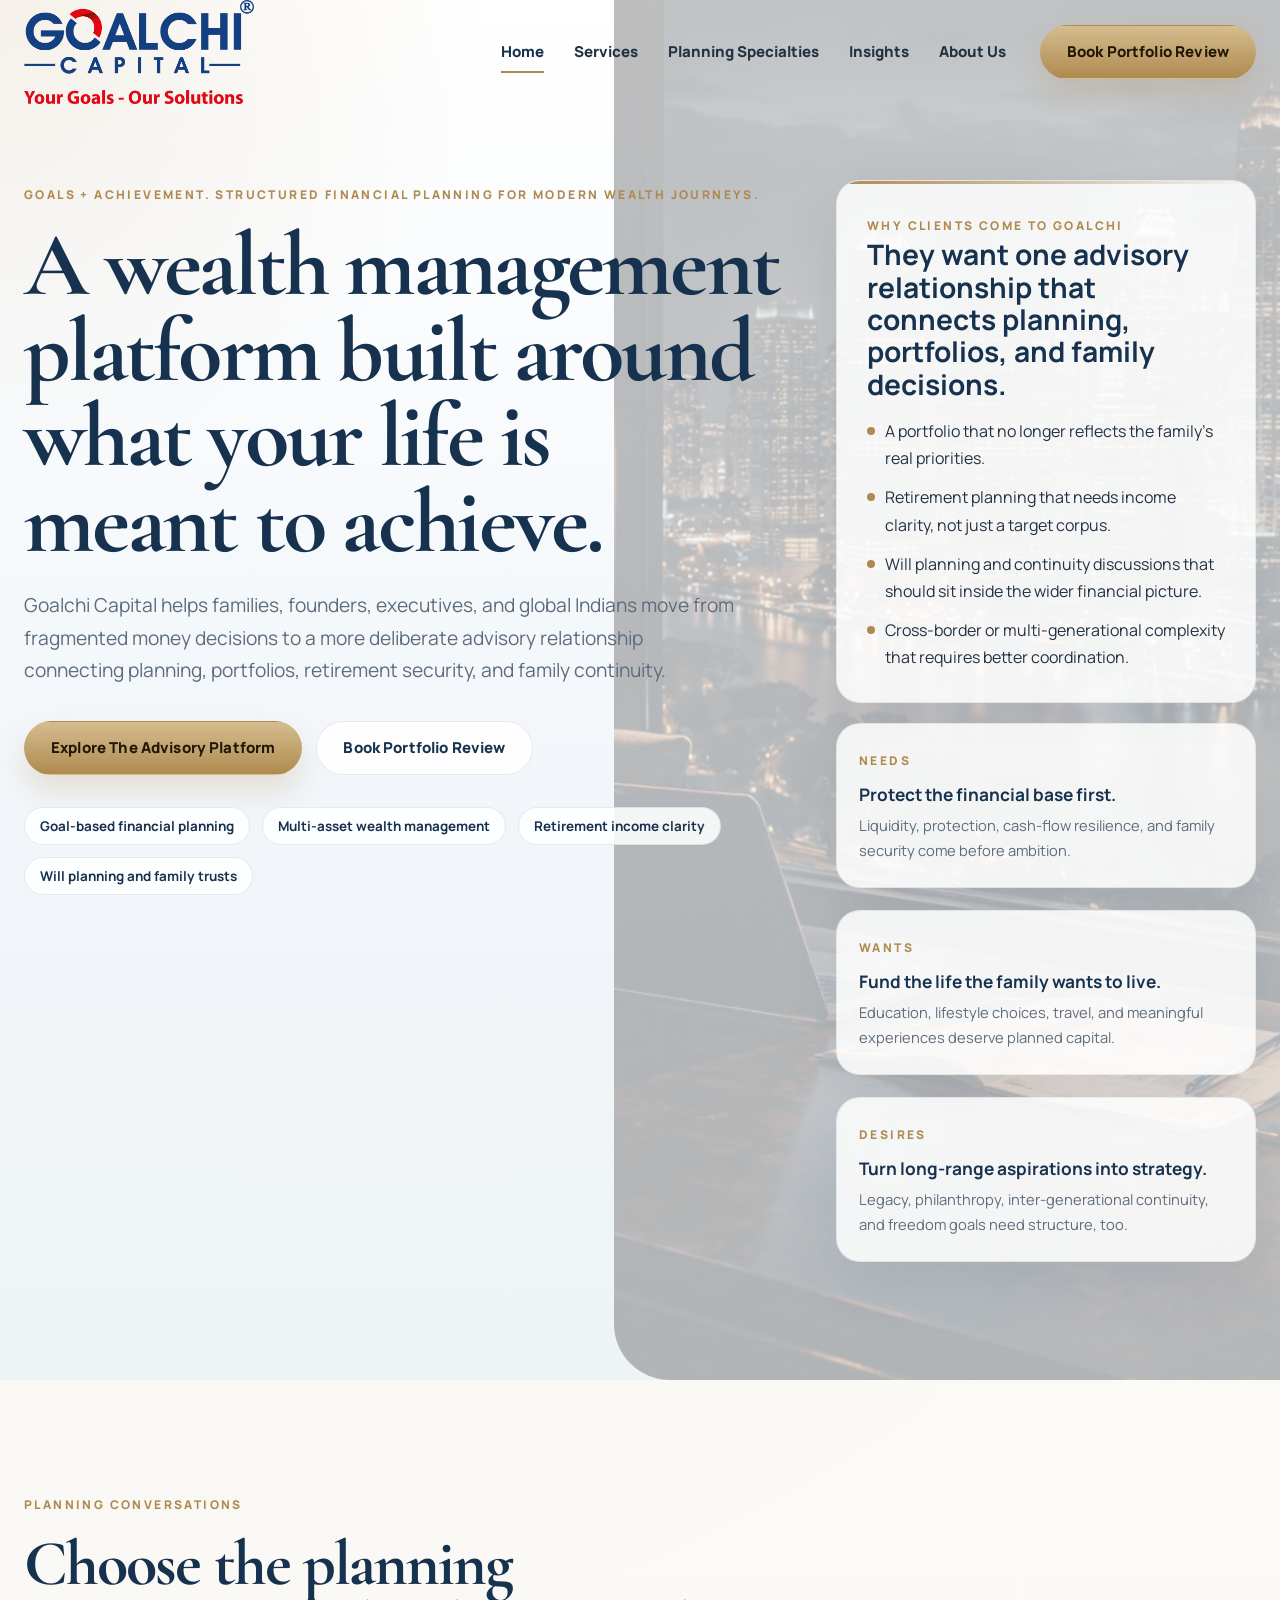
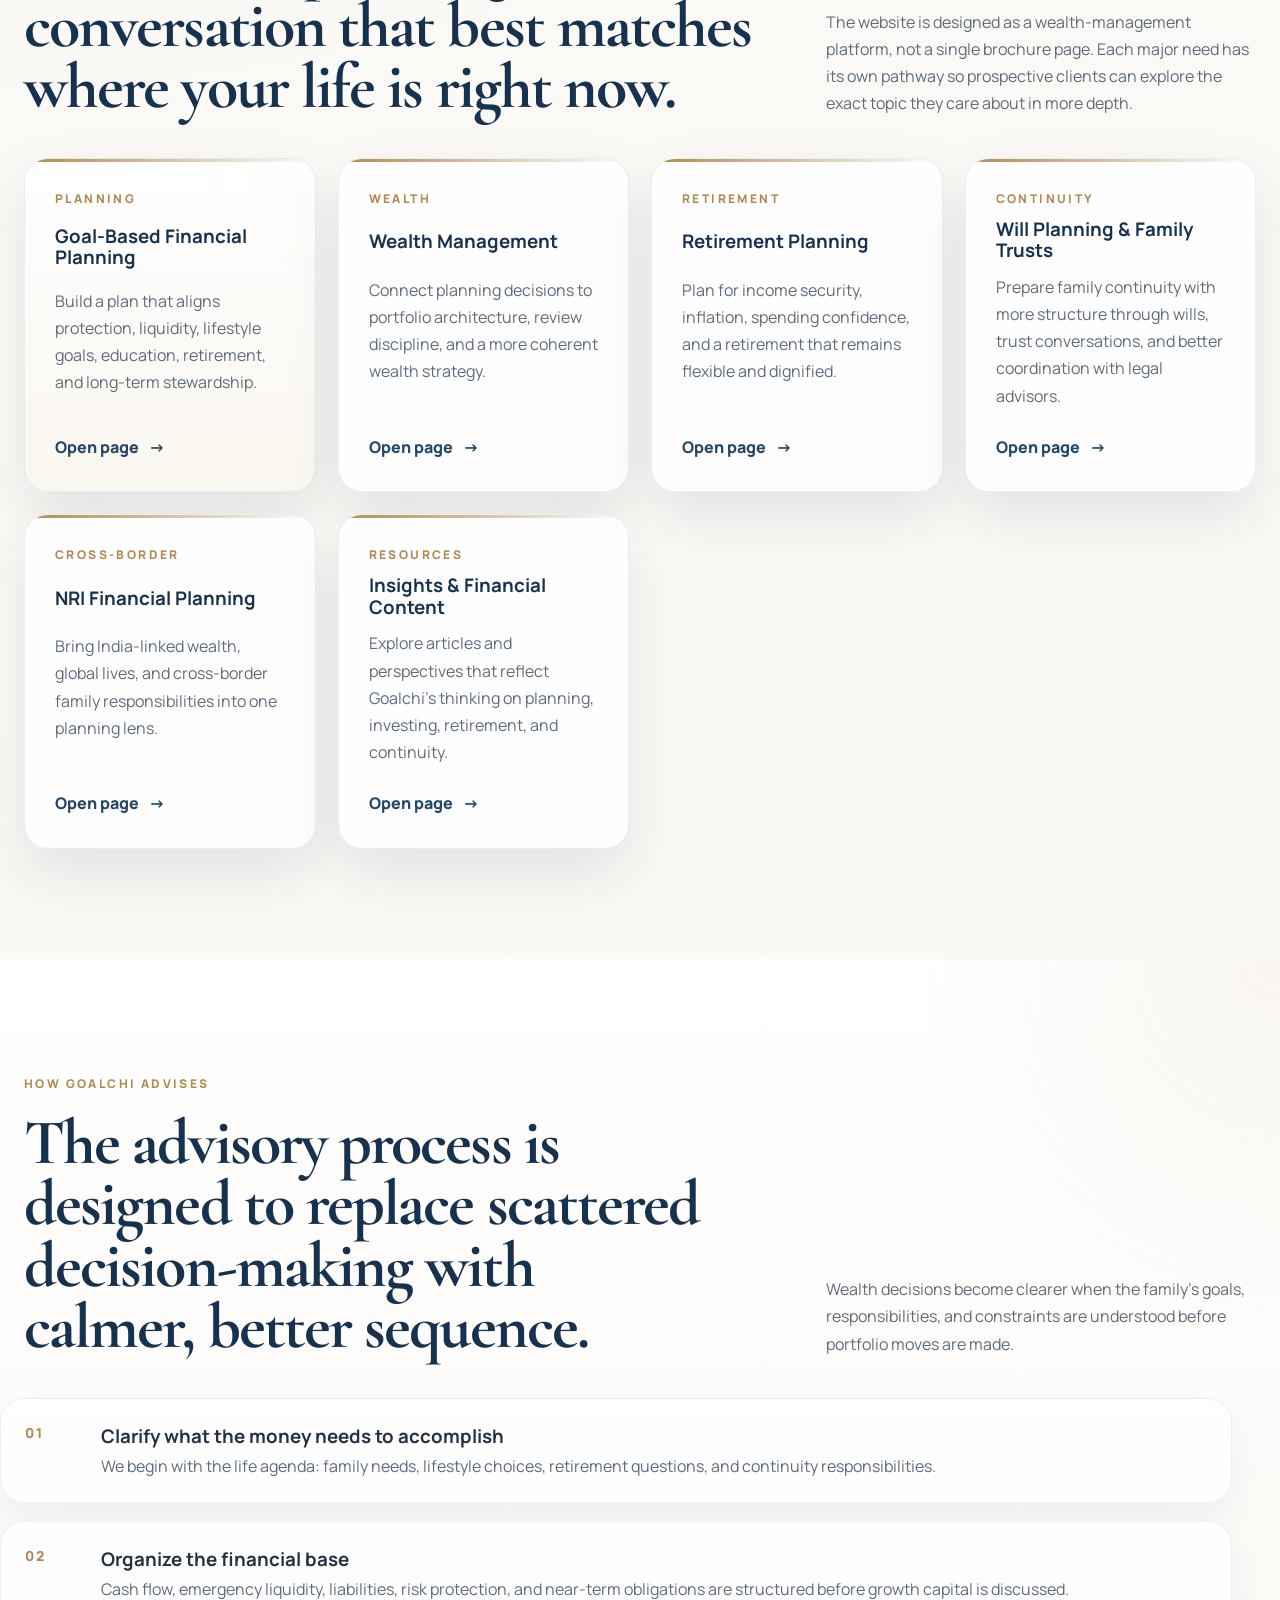
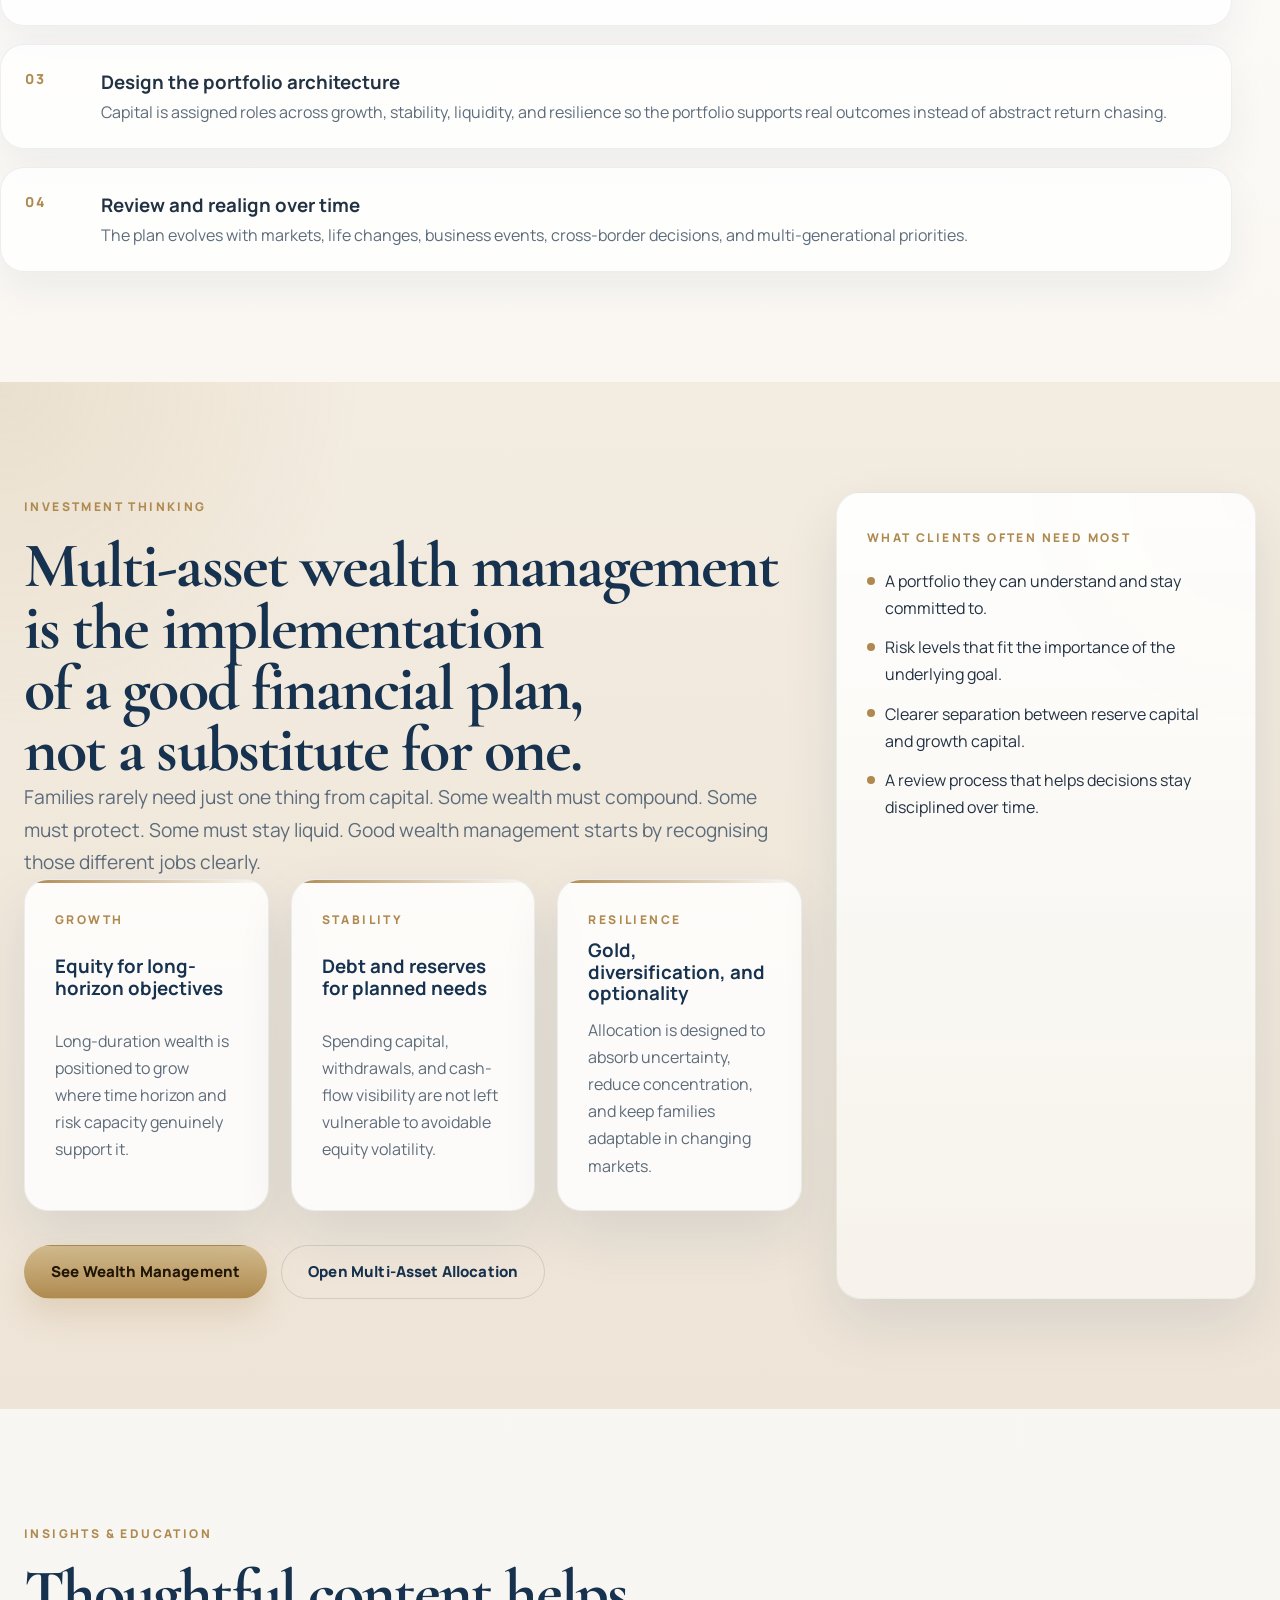
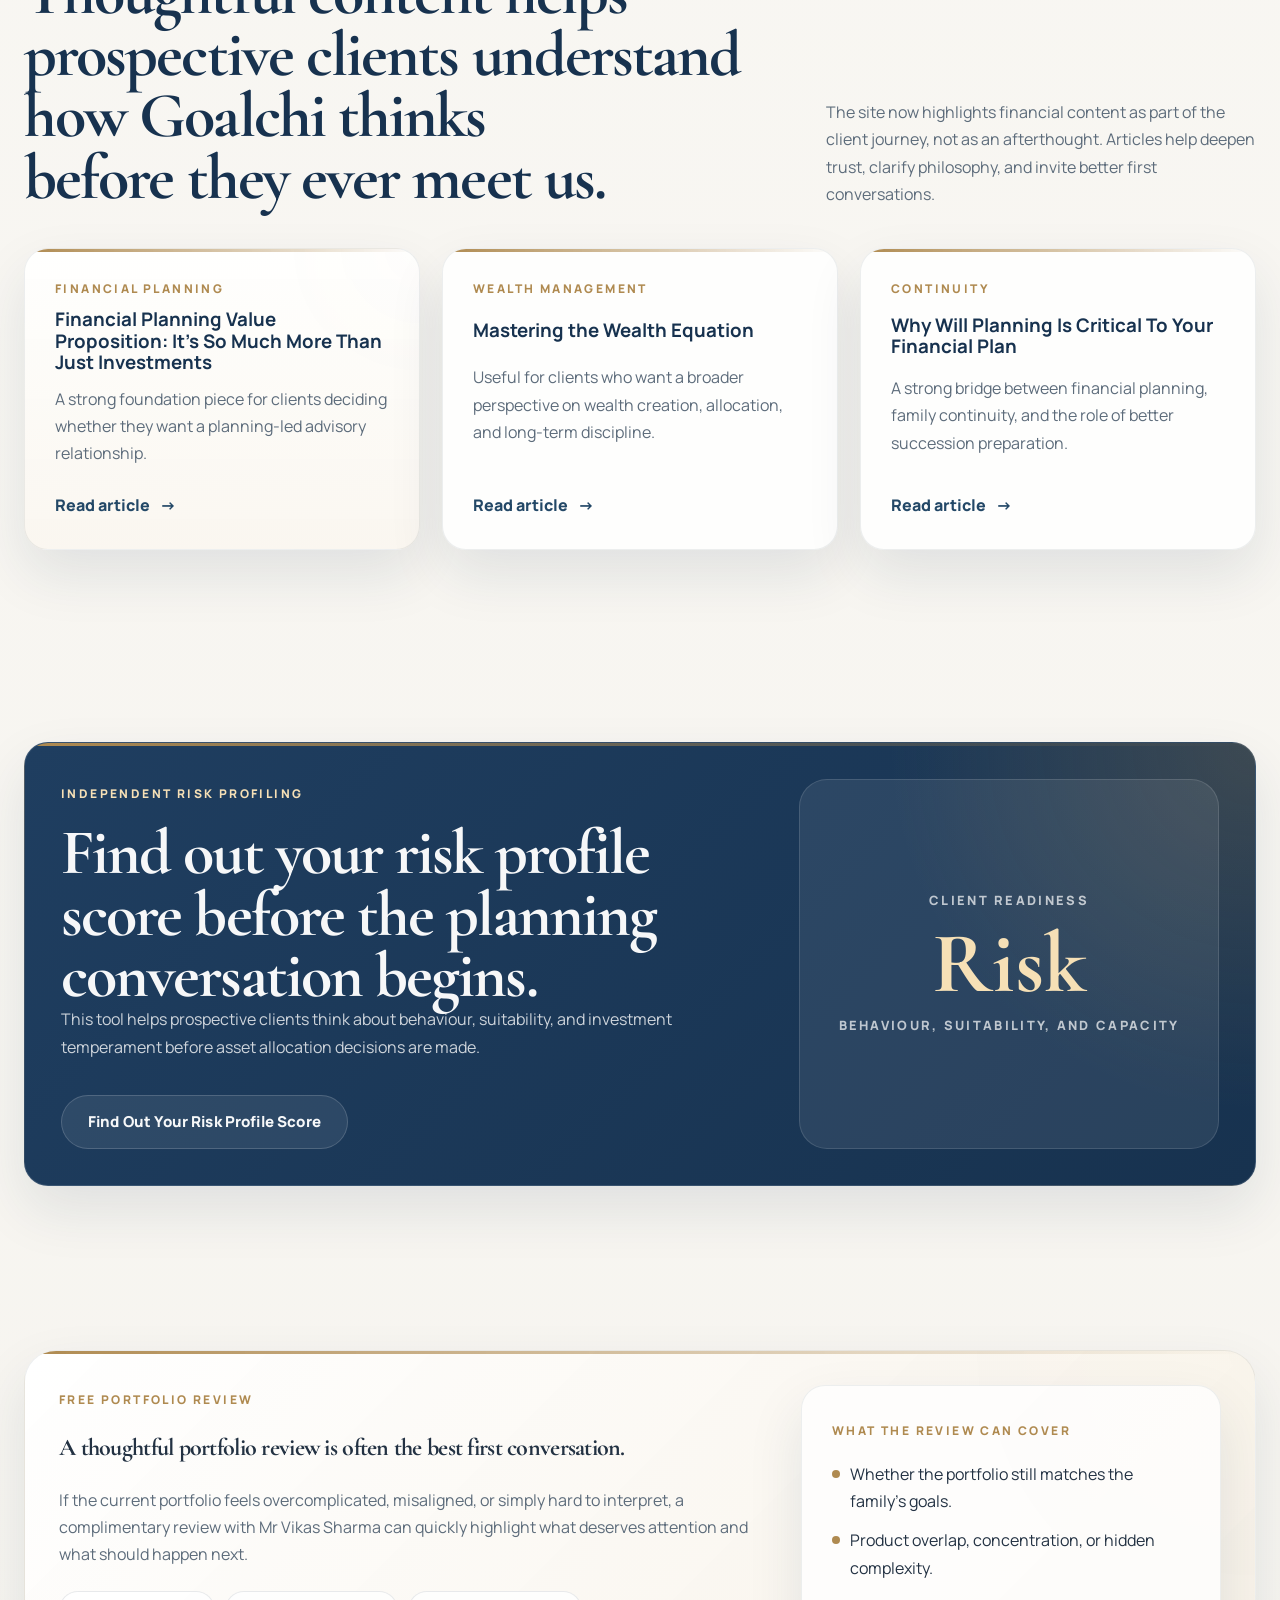
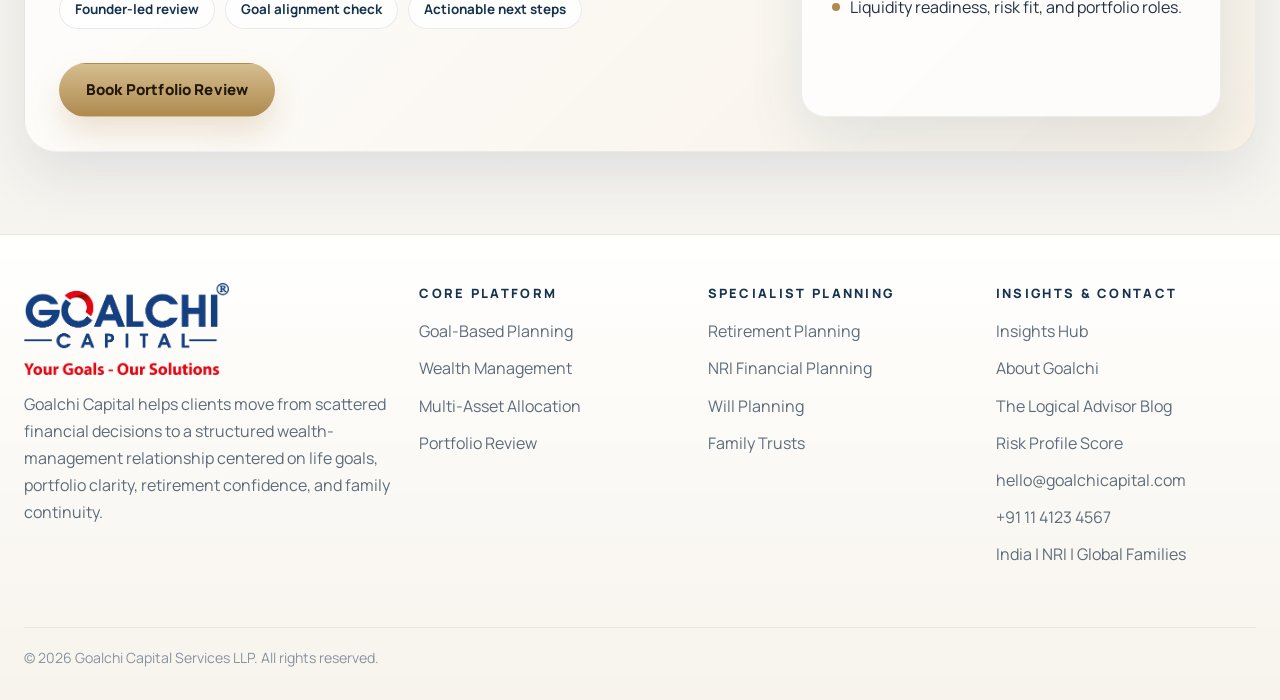
==== index.html @ 5f352b7c "Add files via upload" ====
<!DOCTYPE html>
<html lang="en">
<head>
  <meta charset="UTF-8" />
  <meta name="viewport" content="width=device-width, initial-scale=1.0" />
  <title>Goalchi Capital | Goal-Based Financial Planning and Wealth Management</title>
  <meta
    name="description"
    content="Goalchi Capital is a goal-based financial planning and wealth management platform for families, founders, executives, and global Indians seeking clarity across planning, portfolios, retirement, and family continuity."
  />
  <link rel="preconnect" href="https://fonts.googleapis.com">
  <link rel="preconnect" href="https://fonts.gstatic.com" crossorigin>
  <link
    href="https://fonts.googleapis.com/css2?family=Cormorant+Garamond:wght@500;600;700&amp;family=Manrope:wght@400;500;600;700;800&amp;display=swap"
    rel="stylesheet"
  />
  <link rel="stylesheet" href="assets/css/style.css" />
</head>
<body>
  <header class="nav" id="siteNav"></header>

  <main>
    <section class="hero-home section">
      <div class="container hero-layout">
        <div class="hero-copy reveal">
          <span class="eyebrow">Goals + Achievement. Structured financial planning for modern wealth journeys.</span>
          <h1 class="serif hero-title">A wealth management platform built around what your life is meant to achieve.</h1>
          <p>
            Goalchi Capital helps families, founders, executives, and global Indians move from fragmented
            money decisions to a more deliberate advisory relationship connecting planning, portfolios,
            retirement security, and family continuity.
          </p>

          <div class="btn-row">
            <a href="goal-based-planning.html" class="btn btn-primary">Explore The Advisory Platform</a>
            <a href="https://calendly.com/goalchicapital/portfolio-review-meeting-with-mr-vikas-sharma?back=1&amp;month=2026-03" class="btn btn-secondary" target="_blank" rel="noreferrer">Book Portfolio Review</a>
          </div>

          <div class="hero-lineup">
            <span>Goal-based financial planning</span>
            <span>Multi-asset wealth management</span>
            <span>Retirement income clarity</span>
            <span>Will planning and family trusts</span>
          </div>
        </div>

        <aside class="hero-visual reveal reveal-delay">
          <div class="editorial-note hero-brief">
            <span class="card-kicker">Why clients come to Goalchi</span>
            <h3>They want one advisory relationship that connects planning, portfolios, and family decisions.</h3>
            <ul class="clean-list">
              <li>A portfolio that no longer reflects the family’s real priorities.</li>
              <li>Retirement planning that needs income clarity, not just a target corpus.</li>
              <li>Will planning and continuity discussions that should sit inside the wider financial picture.</li>
              <li>Cross-border or multi-generational complexity that requires better coordination.</li>
            </ul>
          </div>

          <div class="hero-metrics">
            <article class="metric-card">
              <span class="metric-label">Needs</span>
              <strong>Protect the financial base first.</strong>
              <p>Liquidity, protection, cash-flow resilience, and family security come before ambition.</p>
            </article>

            <article class="metric-card">
              <span class="metric-label">Wants</span>
              <strong>Fund the life the family wants to live.</strong>
              <p>Education, lifestyle choices, travel, and meaningful experiences deserve planned capital.</p>
            </article>

            <article class="metric-card">
              <span class="metric-label">Desires</span>
              <strong>Turn long-range aspirations into strategy.</strong>
              <p>Legacy, philanthropy, inter-generational continuity, and freedom goals need structure, too.</p>
            </article>
          </div>
        </aside>
      </div>
    </section>

    <section class="section section-pad" id="service-map">
      <div class="container split-heading">
        <div>
          <span class="eyebrow">Planning Conversations</span>
          <h2 class="serif">Choose the planning conversation that best matches where your life is right now.</h2>
        </div>
        <p>
          The website is designed as a wealth-management platform, not a single brochure page. Each major need has its
          own pathway so prospective clients can explore the exact topic they care about in more depth.
        </p>
      </div>

      <div class="container article-grid">
        <article class="article-card featured">
          <div class="article-meta">Planning</div>
          <h3>Goal-Based Financial Planning</h3>
          <p>Build a plan that aligns protection, liquidity, lifestyle goals, education, retirement, and long-term stewardship.</p>
          <a class="text-link" href="goal-based-planning.html">Open page</a>
        </article>

        <article class="article-card">
          <div class="article-meta">Wealth</div>
          <h3>Wealth Management</h3>
          <p>Connect planning decisions to portfolio architecture, review discipline, and a more coherent wealth strategy.</p>
          <a class="text-link" href="wealth-management.html">Open page</a>
        </article>

        <article class="article-card">
          <div class="article-meta">Retirement</div>
          <h3>Retirement Planning</h3>
          <p>Plan for income security, inflation, spending confidence, and a retirement that remains flexible and dignified.</p>
          <a class="text-link" href="retirement-planning.html">Open page</a>
        </article>

        <article class="article-card">
          <div class="article-meta">Continuity</div>
          <h3>Will Planning &amp; Family Trusts</h3>
          <p>Prepare family continuity with more structure through wills, trust conversations, and better coordination with legal advisors.</p>
          <a class="text-link" href="will-planning.html">Open page</a>
        </article>

        <article class="article-card">
          <div class="article-meta">Cross-Border</div>
          <h3>NRI Financial Planning</h3>
          <p>Bring India-linked wealth, global lives, and cross-border family responsibilities into one planning lens.</p>
          <a class="text-link" href="nri-financial-planning.html">Open page</a>
        </article>

        <article class="article-card">
          <div class="article-meta">Resources</div>
          <h3>Insights &amp; Financial Content</h3>
          <p>Explore articles and perspectives that reflect Goalchi’s thinking on planning, investing, retirement, and continuity.</p>
          <a class="text-link" href="insights.html">Open page</a>
        </article>
      </div>
    </section>

    <section class="paper-section section-pad section">
      <div class="container split-heading">
        <div>
          <span class="eyebrow">How Goalchi Advises</span>
          <h2 class="serif">The advisory process is designed to replace scattered decision-making with calmer, better sequence.</h2>
        </div>
        <p>
          Wealth decisions become clearer when the family’s goals, responsibilities, and constraints are understood before portfolio moves are made.
        </p>
      </div>

      <div class="container process-list">
        <article class="process-item">
          <span class="process-number">01</span>
          <div>
            <h3>Clarify what the money needs to accomplish</h3>
            <p>We begin with the life agenda: family needs, lifestyle choices, retirement questions, and continuity responsibilities.</p>
          </div>
        </article>

        <article class="process-item">
          <span class="process-number">02</span>
          <div>
            <h3>Organize the financial base</h3>
            <p>Cash flow, emergency liquidity, liabilities, risk protection, and near-term obligations are structured before growth capital is discussed.</p>
          </div>
        </article>

        <article class="process-item">
          <span class="process-number">03</span>
          <div>
            <h3>Design the portfolio architecture</h3>
            <p>Capital is assigned roles across growth, stability, liquidity, and resilience so the portfolio supports real outcomes instead of abstract return chasing.</p>
          </div>
        </article>

        <article class="process-item">
          <span class="process-number">04</span>
          <div>
            <h3>Review and realign over time</h3>
            <p>The plan evolves with markets, life changes, business events, cross-border decisions, and multi-generational priorities.</p>
          </div>
        </article>
      </div>
    </section>

    <section class="sand-section section-pad section">
      <div class="container feature-split">
        <div class="feature-copy">
          <span class="eyebrow">Investment Thinking</span>
          <h2 class="serif">Multi-asset wealth management is the implementation of a good financial plan, not a substitute for one.</h2>
          <p class="lead">
            Families rarely need just one thing from capital. Some wealth must compound. Some must protect. Some must stay liquid.
            Good wealth management starts by recognising those different jobs clearly.
          </p>

          <div class="card-grid">
            <article class="feature-card">
              <span class="card-kicker">Growth</span>
              <h3>Equity for long-horizon objectives</h3>
              <p>Long-duration wealth is positioned to grow where time horizon and risk capacity genuinely support it.</p>
            </article>

            <article class="feature-card">
              <span class="card-kicker">Stability</span>
              <h3>Debt and reserves for planned needs</h3>
              <p>Spending capital, withdrawals, and cash-flow visibility are not left vulnerable to avoidable equity volatility.</p>
            </article>

            <article class="feature-card">
              <span class="card-kicker">Resilience</span>
              <h3>Gold, diversification, and optionality</h3>
              <p>Allocation is designed to absorb uncertainty, reduce concentration, and keep families adaptable in changing markets.</p>
            </article>
          </div>

          <div class="btn-row">
            <a href="wealth-management.html" class="btn btn-primary">See Wealth Management</a>
            <a href="multi-asset-allocation.html" class="btn btn-outline">Open Multi-Asset Allocation</a>
          </div>
        </div>

        <aside class="list-card">
          <span class="card-kicker">What Clients Often Need Most</span>
          <ul>
            <li>A portfolio they can understand and stay committed to.</li>
            <li>Risk levels that fit the importance of the underlying goal.</li>
            <li>Clearer separation between reserve capital and growth capital.</li>
            <li>A review process that helps decisions stay disciplined over time.</li>
          </ul>
        </aside>
      </div>
    </section>

    <section class="section section-pad">
      <div class="container split-heading">
        <div>
          <span class="eyebrow">Insights &amp; Education</span>
          <h2 class="serif">Thoughtful content helps prospective clients understand how Goalchi thinks before they ever meet us.</h2>
        </div>
        <p>
          The site now highlights financial content as part of the client journey, not as an afterthought. Articles help deepen trust, clarify philosophy, and invite better first conversations.
        </p>
      </div>

      <div class="container article-grid">
        <article class="article-card featured">
          <div class="article-meta">Financial Planning</div>
          <h3>Financial Planning Value Proposition: It’s So Much More Than Just Investments</h3>
          <p>A strong foundation piece for clients deciding whether they want a planning-led advisory relationship.</p>
          <a class="text-link" href="https://www.thelogicaladvisor.com/financial-planning-value-proposition-its-so-much-more-than-just-investments/" target="_blank" rel="noreferrer">Read article</a>
        </article>

        <article class="article-card">
          <div class="article-meta">Wealth Management</div>
          <h3>Mastering the Wealth Equation</h3>
          <p>Useful for clients who want a broader perspective on wealth creation, allocation, and long-term discipline.</p>
          <a class="text-link" href="https://www.thelogicaladvisor.com/mastering-the-wealth-equation/" target="_blank" rel="noreferrer">Read article</a>
        </article>

        <article class="article-card">
          <div class="article-meta">Continuity</div>
          <h3>Why Will Planning Is Critical To Your Financial Plan</h3>
          <p>A strong bridge between financial planning, family continuity, and the role of better succession preparation.</p>
          <a class="text-link" href="https://www.thelogicaladvisor.com/why-will-planning-is-critical-to-your-financial-plan/" target="_blank" rel="noreferrer">Read article</a>
        </article>
      </div>
    </section>

    <section class="section section-compact">
      <div class="container risk-band">
        <div class="risk-layout">
          <div>
            <span class="eyebrow" style="color:#f6e0b6;">Independent Risk Profiling</span>
            <h2 class="serif">Find out your risk profile score before the planning conversation begins.</h2>
            <p>
              This tool helps prospective clients think about behaviour, suitability, and investment temperament before asset allocation decisions are made.
            </p>
            <div class="btn-row">
              <a href="https://goalchicapital.github.io/risk-profiler/" class="btn btn-light" target="_blank" rel="noreferrer">Find Out Your Risk Profile Score</a>
            </div>
          </div>

          <div class="risk-score">
            <div>
              <span>Client Readiness</span>
              <strong>Risk</strong>
              <span>Behaviour, suitability, and capacity</span>
            </div>
          </div>
        </div>
      </div>
    </section>

    <section class="section section-compact">
      <div class="container">
        <div class="review-divider">
          <div class="review-grid">
            <div class="review-copy">
              <span class="eyebrow">Free Portfolio Review</span>
              <h2 class="serif">A thoughtful portfolio review is often the best first conversation.</h2>
              <p>
                If the current portfolio feels overcomplicated, misaligned, or simply hard to interpret, a complimentary
                review with Mr Vikas Sharma can quickly highlight what deserves attention and what should happen next.
              </p>
              <div class="review-marks">
                <span class="micro-pill">Founder-led review</span>
                <span class="micro-pill">Goal alignment check</span>
                <span class="micro-pill">Actionable next steps</span>
              </div>
              <div class="btn-row">
                <a href="https://calendly.com/goalchicapital/portfolio-review-meeting-with-mr-vikas-sharma?back=1&amp;month=2026-03" class="btn btn-primary" target="_blank" rel="noreferrer">Book Portfolio Review</a>
              </div>
            </div>

            <aside class="review-panel">
              <span class="card-kicker">What The Review Can Cover</span>
              <ul class="clean-list">
                <li>Whether the portfolio still matches the family’s goals.</li>
                <li>Product overlap, concentration, or hidden complexity.</li>
                <li>Liquidity readiness, risk fit, and portfolio roles.</li>
              </ul>
            </aside>
          </div>
        </div>
      </div>
    </section>
  </main>

  <footer class="footer"></footer>

  <script src="assets/js/main.js"></script>
</body>
</html>
---- assets/css/style.css ----
:root {
  --navy-strong: #17324f;
  --navy: #234867;
  --navy-soft: #55708c;
  --ink: #233243;
  --ink-soft: #5d6c7b;
  --ink-faint: #8793a1;
  --paper: #f6f4ef;
  --paper-strong: #ffffff;
  --mist: #eef3f7;
  --sand: #efe4d3;
  --gold: #af8a50;
  --gold-soft: #d5c29d;
  --line: #dbe4ec;
  --line-strong: rgba(35, 50, 67, 0.16);
  --shadow-soft: 0 18px 40px rgba(23, 50, 79, 0.06);
  --shadow-card: 0 24px 56px rgba(23, 50, 79, 0.1);
  --shadow-deep: 0 36px 84px rgba(23, 50, 79, 0.16);
  --radius-xl: 32px;
  --radius-lg: 24px;
  --radius-md: 18px;
  --radius-sm: 12px;
  --max: 1240px;
}

* {
  box-sizing: border-box;
}

html {
  scroll-behavior: smooth;
}

body {
  margin: 0;
  font-family: "Manrope", sans-serif;
  color: var(--ink);
  line-height: 1.7;
  background:
    radial-gradient(circle at top left, rgba(175, 138, 80, 0.08), transparent 24%),
    linear-gradient(180deg, #fcfbf8 0%, #f6f4ef 100%);
}

body::before {
  content: "";
  position: fixed;
  inset: 0;
  background:
    linear-gradient(rgba(23, 50, 79, 0.02) 1px, transparent 1px),
    linear-gradient(90deg, rgba(23, 50, 79, 0.02) 1px, transparent 1px);
  background-size: 120px 120px;
  mask-image: linear-gradient(180deg, rgba(0, 0, 0, 0.25), transparent 82%);
  pointer-events: none;
  z-index: -1;
}

img {
  display: block;
  max-width: 100%;
}

a {
  color: inherit;
  text-decoration: none;
}

button,
input,
textarea,
select {
  font: inherit;
}

h1,
h2,
h3,
h4,
p,
ul {
  margin: 0;
}

p {
  color: var(--ink-soft);
}

.serif {
  font-family: "Cormorant Garamond", Georgia, serif;
  letter-spacing: -0.03em;
}

.eyebrow,
.card-kicker,
.article-meta,
.mega-col-title,
.metric-label,
.tier-label {
  display: inline-block;
  color: var(--gold);
  font-size: 0.75rem;
  font-weight: 800;
  letter-spacing: 0.2em;
  text-transform: uppercase;
}

.eyebrow {
  margin-bottom: 18px;
}

.container {
  width: min(var(--max), calc(100% - 48px));
  margin: 0 auto;
}

.section {
  position: relative;
}

.section-pad {
  padding: 110px 0;
}

.section-compact {
  padding: 82px 0;
}

.paper-section {
  background:
    radial-gradient(circle at top right, rgba(175, 138, 80, 0.08), transparent 22%),
    linear-gradient(180deg, #ffffff 0%, #faf7f2 100%);
}

.sand-section {
  background:
    radial-gradient(circle at top left, rgba(175, 138, 80, 0.12), transparent 22%),
    linear-gradient(180deg, #f3ece0 0%, #eee4d7 100%);
}

.ink-section {
  background:
    radial-gradient(circle at top right, rgba(175, 138, 80, 0.2), transparent 28%),
    linear-gradient(180deg, #1f3e60 0%, #16314d 100%);
  color: rgba(255, 255, 255, 0.94);
}

.ink-section p,
.ink-section li,
.ink-section .list-card p {
  color: rgba(255, 255, 255, 0.78);
}

.lead {
  font-size: clamp(1.04rem, 1.7vw, 1.2rem);
}

.btn-row {
  display: flex;
  flex-wrap: wrap;
  gap: 14px;
  margin-top: 34px;
}

.btn {
  display: inline-flex;
  align-items: center;
  justify-content: center;
  min-height: 54px;
  padding: 0 26px;
  border-radius: 999px;
  border: 1px solid transparent;
  font-size: 0.94rem;
  font-weight: 800;
  letter-spacing: 0.01em;
  transition: transform 180ms ease, box-shadow 180ms ease, border-color 180ms ease, background 180ms ease, color 180ms ease;
}

.btn:hover {
  transform: translateY(-2px);
}

.btn-primary {
  color: #211707;
  background: linear-gradient(180deg, #d5bd8e 0%, var(--gold) 100%);
  box-shadow: 0 16px 30px rgba(175, 138, 80, 0.22);
}

.btn-secondary {
  color: var(--navy-strong);
  background: rgba(255, 255, 255, 0.86);
  border-color: rgba(35, 50, 67, 0.1);
}

.btn-outline {
  color: var(--navy-strong);
  background: transparent;
  border-color: rgba(35, 50, 67, 0.14);
}

.btn-light {
  color: rgba(255, 255, 255, 0.96);
  background: rgba(255, 255, 255, 0.08);
  border-color: rgba(255, 255, 255, 0.16);
}

.text-link {
  display: inline-flex;
  align-items: center;
  gap: 10px;
  font-weight: 800;
  color: var(--navy);
}

.text-link::after {
  content: "\2192";
  transition: transform 160ms ease;
}

.text-link:hover::after {
  transform: translateX(3px);
}

.nav {
  position: fixed;
  inset: 0 0 auto;
  z-index: 40;
  transition: background 220ms ease, backdrop-filter 220ms ease, box-shadow 220ms ease, border-color 220ms ease;
}

.nav.scrolled {
  background: rgba(255, 255, 255, 0.88);
  backdrop-filter: blur(18px);
  border-bottom: 1px solid rgba(35, 50, 67, 0.08);
  box-shadow: 0 12px 28px rgba(23, 50, 79, 0.08);
}

.nav-inner {
  display: flex;
  align-items: center;
  gap: 24px;
  min-height: 94px;
}

.brandmark {
  display: inline-flex;
  align-items: center;
  min-width: 0;
}

.brandmark-logo {
  width: clamp(170px, 18vw, 240px);
  height: auto;
}

.nav-links {
  display: flex;
  align-items: center;
  gap: 30px;
  margin-left: auto;
}

.nav-home,
.nav-direct,
.mega-trigger {
  position: relative;
  display: inline-flex;
  align-items: center;
  gap: 8px;
  color: var(--ink);
  font-size: 0.94rem;
  font-weight: 800;
  background: none;
  border: 0;
  padding: 0;
  cursor: pointer;
}

.nav-home::after,
.nav-direct::after,
.mega-trigger::after {
  content: "";
  position: absolute;
  left: 0;
  bottom: -8px;
  width: 100%;
  height: 2px;
  background: var(--gold);
  transform: scaleX(0);
  transform-origin: left;
  transition: transform 160ms ease;
}

.nav-home:hover::after,
.nav-direct:hover::after,
.mega-trigger:hover::after,
.nav-home.active::after,
.nav-direct.active::after,
.nav-mega.is-active .mega-trigger::after,
.nav-mega:hover .mega-trigger::after {
  transform: scaleX(1);
}

.nav-home.active,
.nav-direct.active,
.nav-mega.is-active .mega-trigger {
  color: var(--navy-strong);
}

.nav-mega {
  position: relative;
}

.mega-panel {
  position: absolute;
  top: calc(100% + 18px);
  left: 50%;
  transform: translateX(-50%) translateY(14px);
  width: min(980px, calc(100vw - 80px));
  padding: 26px;
  border-radius: var(--radius-xl);
  border: 1px solid rgba(35, 50, 67, 0.08);
  background:
    linear-gradient(180deg, rgba(255, 255, 255, 0.98), rgba(248, 245, 239, 0.98)),
    radial-gradient(circle at top right, rgba(175, 138, 80, 0.12), transparent 28%);
  box-shadow: var(--shadow-deep);
  display: grid;
  grid-template-columns: repeat(4, minmax(0, 1fr));
  gap: 20px;
  opacity: 0;
  visibility: hidden;
  pointer-events: none;
  transition: opacity 180ms ease, transform 180ms ease, visibility 180ms ease;
}

.nav-mega:hover .mega-panel,
.nav-mega:focus-within .mega-panel {
  opacity: 1;
  visibility: visible;
  pointer-events: auto;
  transform: translateX(-50%) translateY(0);
}

.mega-col {
  display: grid;
  gap: 10px;
}

.mega-link {
  display: grid;
  gap: 6px;
  padding: 12px 14px;
  border-radius: 16px;
  transition: background 160ms ease, transform 160ms ease;
}

.mega-link:hover,
.mega-link.is-current {
  background: rgba(35, 72, 103, 0.06);
  transform: translateY(-1px);
}

.mega-link-title {
  color: var(--navy-strong);
  font-size: 0.95rem;
  font-weight: 800;
}

.mega-link-copy {
  color: var(--ink-soft);
  font-size: 0.85rem;
  line-height: 1.5;
}

.nav-actions {
  display: flex;
  align-items: center;
  gap: 14px;
  margin-left: 10px;
}

.nav-cta {
  white-space: nowrap;
}

.mobile-menu {
  display: none;
  position: relative;
}

.mobile-menu summary {
  list-style: none;
  display: inline-flex;
  align-items: center;
  justify-content: center;
  min-height: 46px;
  padding: 0 18px;
  border-radius: 999px;
  border: 1px solid rgba(35, 50, 67, 0.12);
  background: rgba(255, 255, 255, 0.86);
  color: var(--navy-strong);
  font-size: 0.9rem;
  font-weight: 800;
  cursor: pointer;
  box-shadow: var(--shadow-soft);
}

.mobile-menu summary::-webkit-details-marker {
  display: none;
}

.mobile-menu-panel {
  position: absolute;
  top: calc(100% + 14px);
  right: 0;
  z-index: 50;
  width: min(360px, calc(100vw - 34px));
  padding: 18px;
  border-radius: 24px;
  border: 1px solid rgba(35, 50, 67, 0.08);
  background: rgba(255, 255, 255, 0.98);
  box-shadow: var(--shadow-deep);
  display: grid;
  gap: 4px;
}

.mobile-menu-panel a {
  display: block;
  padding: 12px 14px;
  border-radius: 12px;
  color: var(--navy-strong);
  font-size: 0.94rem;
  font-weight: 700;
}

.mobile-menu-panel a:hover {
  background: rgba(35, 72, 103, 0.06);
}

.mobile-menu-heading {
  margin-top: 10px;
  padding: 8px 14px 4px;
  color: var(--ink-faint);
  font-size: 0.75rem;
  font-weight: 800;
  letter-spacing: 0.18em;
  text-transform: uppercase;
}

.mobile-menu-panel .mobile-menu-cta {
  margin-top: 12px;
}

.hero-home {
  position: relative;
  overflow: hidden;
  padding: 180px 0 118px;
  background:
    radial-gradient(circle at top left, rgba(175, 138, 80, 0.12), transparent 26%),
    linear-gradient(180deg, #ffffff 0%, #f2f6fa 58%, #eef3f6 100%);
}

.hero-home::after {
  content: "";
  position: absolute;
  inset: 0 0 0 48%;
  background:
    linear-gradient(135deg, rgba(23, 50, 79, 0.08), rgba(23, 50, 79, 0.02)),
    url("../images/hero/hero-bg-dark-luxury.png") center/cover no-repeat;
  opacity: 0.26;
  border-bottom-left-radius: 56px;
}

.hero-layout,
.page-hero-grid,
.feature-split,
.story-grid,
.cta-grid,
.risk-layout,
.review-grid,
.split-heading {
  display: grid;
  gap: 34px;
}

.hero-layout,
.page-hero-grid,
.feature-split,
.cta-grid,
.risk-layout,
.review-grid {
  grid-template-columns: minmax(0, 1.15fr) minmax(300px, 420px);
}

.story-grid,
.split-heading {
  grid-template-columns: minmax(0, 1.1fr) minmax(280px, 430px);
}

.hero-copy,
.page-copy {
  position: relative;
  z-index: 1;
}

.hero-title,
.page-title {
  color: var(--navy-strong);
  line-height: 0.94;
  text-wrap: balance;
}

.hero-title {
  font-size: clamp(3.7rem, 7.1vw, 6.7rem);
}

.page-title {
  font-size: clamp(3rem, 5.2vw, 5rem);
}

.hero-copy p,
.page-copy p {
  max-width: 720px;
  margin-top: 24px;
  font-size: clamp(1.06rem, 1.7vw, 1.2rem);
}

.hero-lineup {
  display: flex;
  flex-wrap: wrap;
  gap: 12px;
  margin-top: 32px;
}

.hero-lineup span,
.micro-pill {
  display: inline-flex;
  align-items: center;
  min-height: 38px;
  padding: 0 15px;
  border-radius: 999px;
  border: 1px solid rgba(35, 50, 67, 0.1);
  background: rgba(255, 255, 255, 0.86);
  color: var(--navy-strong);
  font-size: 0.84rem;
  font-weight: 700;
}

.hero-visual,
.page-side {
  position: relative;
  z-index: 1;
  display: grid;
  gap: 20px;
}

.editorial-note,
.page-note,
.feature-card,
.service-card,
.article-card,
.detail-card,
.law-card,
.list-card,
.profile-card,
.quote-card,
.review-panel,
.metric-card,
.story-card,
.cta-panel,
.risk-band,
.topic-card {
  position: relative;
  overflow: hidden;
  border-radius: var(--radius-lg);
  border: 1px solid rgba(35, 50, 67, 0.08);
  background: rgba(255, 255, 255, 0.84);
  box-shadow: var(--shadow-card);
}

.editorial-note,
.page-note,
.feature-card,
.service-card,
.article-card,
.detail-card,
.law-card,
.list-card,
.profile-card,
.quote-card,
.review-panel,
.metric-card,
.story-card,
.cta-panel,
.risk-band,
.topic-card {
  padding: 30px;
}

.editorial-note::before,
.feature-card::before,
.service-card::before,
.article-card::before,
.detail-card::before,
.law-card::before,
.review-divider::before,
.cta-panel::before,
.risk-band::before,
.story-card::before,
.topic-card::before {
  content: "";
  position: absolute;
  inset: 0 auto auto 0;
  width: 100%;
  height: 3px;
  background: linear-gradient(90deg, var(--gold) 0%, rgba(175, 138, 80, 0) 100%);
}

.hero-brief h3,
.page-note h3,
.feature-card h3,
.service-card h3,
.article-card h3,
.detail-card h3,
.law-card h3,
.quote-card h3,
.profile-card h3,
.metric-card strong,
.story-card h3,
.topic-card h3 {
  color: var(--navy-strong);
  line-height: 1.15;
}

.hero-brief h3,
.story-card h3 {
  font-size: clamp(1.5rem, 2.2vw, 2rem);
}

.clean-list,
.note-list,
.process-list,
.faq-list,
.pyramid-notes {
  list-style: none;
  margin: 0;
  padding: 0;
}

.clean-list,
.note-list,
.pyramid-notes {
  display: grid;
  gap: 12px;
  margin-top: 18px;
}

.clean-list li,
.note-list li,
.review-panel li,
.list-card li,
.pyramid-notes li {
  position: relative;
  padding-left: 18px;
}

.clean-list li::before,
.note-list li::before,
.review-panel li::before,
.list-card li::before,
.pyramid-notes li::before {
  content: "";
  position: absolute;
  left: 0;
  top: 0.8em;
  width: 8px;
  height: 8px;
  border-radius: 50%;
  background: var(--gold);
  transform: translateY(-50%);
}

.hero-metrics,
.card-grid,
.service-grid,
.article-grid,
.feature-grid,
.law-grid,
.topic-grid {
  display: grid;
  grid-template-columns: repeat(auto-fit, minmax(240px, 1fr));
  gap: 22px;
}

.metric-card {
  padding: 22px 22px 24px;
}

.metric-card strong {
  display: block;
  margin-top: 12px;
  font-size: 1.08rem;
}

.metric-card p {
  margin-top: 8px;
  font-size: 0.92rem;
}

.split-heading {
  align-items: end;
  margin-bottom: 40px;
}

.split-heading h2,
.feature-copy h2,
.cta-panel h2,
.risk-band h2,
.section-title {
  color: var(--navy-strong);
  font-size: clamp(2.8rem, 5vw, 4.7rem);
  line-height: 0.96;
  text-wrap: balance;
}

.service-card,
.article-card,
.feature-card,
.law-card,
.topic-card,
.detail-card,
.story-card {
  display: grid;
  gap: 10px;
}

.service-card p,
.article-card p,
.feature-card p,
.law-card p,
.topic-card p,
.detail-card p,
.story-card p {
  margin-top: 2px;
}

.article-card .text-link,
.topic-card .text-link {
  margin-top: auto;
  padding-top: 14px;
}

.article-card.featured,
.story-card.highlight,
.feature-card.highlight {
  background:
    linear-gradient(180deg, rgba(255, 255, 255, 0.92), rgba(250, 246, 239, 0.94)),
    radial-gradient(circle at top right, rgba(175, 138, 80, 0.16), transparent 30%);
}

.process-list {
  display: grid;
  gap: 18px;
}

.process-item {
  display: grid;
  grid-template-columns: 58px 1fr;
  gap: 18px;
  padding: 22px 24px;
  border-radius: var(--radius-lg);
  border: 1px solid rgba(35, 50, 67, 0.08);
  background: rgba(255, 255, 255, 0.8);
  box-shadow: var(--shadow-soft);
}

.process-number {
  color: var(--gold);
  font-size: 0.86rem;
  font-weight: 800;
  letter-spacing: 0.18em;
}

.page-hero {
  padding: 166px 0 86px;
  background:
    radial-gradient(circle at top left, rgba(175, 138, 80, 0.08), transparent 20%),
    linear-gradient(180deg, #ffffff 0%, #f4f7fa 100%);
}

.page-breadcrumb {
  display: inline-flex;
  align-items: center;
  gap: 10px;
  margin-bottom: 18px;
  color: var(--ink-faint);
  font-size: 0.85rem;
  font-weight: 800;
}

.page-breadcrumb a:hover {
  color: var(--navy);
}

.quote-card {
  background:
    linear-gradient(180deg, rgba(30, 59, 91, 0.96), rgba(22, 49, 77, 0.98)),
    radial-gradient(circle at top right, rgba(175, 138, 80, 0.18), transparent 30%);
  color: rgba(255, 255, 255, 0.94);
  border-color: rgba(255, 255, 255, 0.12);
}

.quote-card .serif,
.quote-card h3 {
  color: rgba(255, 255, 255, 0.96);
}

.quote-card p {
  color: rgba(255, 255, 255, 0.78);
}

.quote-meta {
  margin-top: 18px;
  color: rgba(255, 255, 255, 0.7);
  font-size: 0.9rem;
  font-weight: 700;
}

.list-card {
  background:
    linear-gradient(180deg, rgba(255, 255, 255, 0.92), rgba(247, 243, 236, 0.94)),
    radial-gradient(circle at top right, rgba(175, 138, 80, 0.14), transparent 30%);
}

.list-card ul,
.review-panel ul {
  display: grid;
  gap: 12px;
  margin-top: 18px;
  padding: 0;
  list-style: none;
}

.legal-note {
  margin-top: 26px;
  padding: 20px 22px;
  border-left: 3px solid var(--gold);
  border-radius: 0 var(--radius-sm) var(--radius-sm) 0;
  background: rgba(255, 255, 255, 0.84);
  color: var(--ink-soft);
}

.faq-item {
  overflow: hidden;
  border-radius: var(--radius-md);
  border: 1px solid rgba(35, 50, 67, 0.1);
  background: rgba(255, 255, 255, 0.88);
  box-shadow: var(--shadow-soft);
}

.faq-item summary {
  list-style: none;
  cursor: pointer;
  padding: 20px 24px;
  color: var(--navy-strong);
  font-size: 1rem;
  font-weight: 800;
}

.faq-item summary::-webkit-details-marker {
  display: none;
}

.faq-item summary::after {
  content: "+";
  float: right;
  color: var(--gold);
  font-size: 1.2rem;
  line-height: 1;
}

.faq-item[open] summary::after {
  content: "\2212";
}

.faq-item p {
  padding: 0 24px 22px;
}

.review-divider,
.cta-panel,
.risk-band {
  position: relative;
  overflow: hidden;
}

.review-divider {
  padding: 34px;
  border-radius: var(--radius-xl);
  border: 1px solid rgba(35, 50, 67, 0.08);
  background:
    linear-gradient(135deg, rgba(255, 255, 255, 0.94), rgba(247, 241, 230, 0.98)),
    radial-gradient(circle at top right, rgba(175, 138, 80, 0.2), transparent 30%);
  box-shadow: var(--shadow-card);
}

.review-copy p {
  margin-top: 18px;
}

.review-marks {
  display: flex;
  flex-wrap: wrap;
  gap: 10px;
  margin-top: 22px;
}

.review-panel {
  background: rgba(255, 255, 255, 0.78);
}

.risk-band {
  padding: 36px;
  background:
    radial-gradient(circle at top right, rgba(175, 138, 80, 0.24), transparent 28%),
    linear-gradient(135deg, #1f3e60 0%, #17324f 100%);
  border-color: rgba(255, 255, 255, 0.12);
  color: rgba(255, 255, 255, 0.96);
}

.risk-band h2 {
  color: rgba(255, 255, 255, 0.96);
}

.risk-band p {
  color: rgba(255, 255, 255, 0.78);
}

.risk-score {
  display: grid;
  place-items: center;
  min-height: 190px;
  border-radius: 28px;
  border: 1px solid rgba(255, 255, 255, 0.12);
  background: rgba(255, 255, 255, 0.08);
  text-align: center;
}

.risk-score span {
  display: block;
  color: rgba(255, 255, 255, 0.7);
  font-size: 0.8rem;
  font-weight: 800;
  letter-spacing: 0.18em;
  text-transform: uppercase;
}

.risk-score strong {
  display: block;
  margin: 12px 0;
  color: #f6e0b6;
  font-family: "Cormorant Garamond", Georgia, serif;
  font-size: clamp(3.6rem, 7vw, 5.4rem);
  line-height: 0.92;
}

.cta-panel {
  padding: 36px;
  background:
    linear-gradient(180deg, rgba(255, 255, 255, 0.94), rgba(248, 244, 237, 0.98)),
    radial-gradient(circle at top right, rgba(175, 138, 80, 0.18), transparent 28%);
}

.profile-card {
  background:
    linear-gradient(180deg, rgba(255, 255, 255, 0.96), rgba(248, 244, 237, 0.96)),
    radial-gradient(circle at top left, rgba(175, 138, 80, 0.12), transparent 28%);
}

.story-grid {
  align-items: start;
}

.story-card {
  min-height: 100%;
}

.pyramid-panel {
  padding: 30px;
  border-radius: var(--radius-xl);
  border: 1px solid rgba(35, 50, 67, 0.08);
  background:
    linear-gradient(180deg, rgba(255, 255, 255, 0.96), rgba(247, 243, 237, 0.96)),
    radial-gradient(circle at top right, rgba(175, 138, 80, 0.16), transparent 30%);
  box-shadow: var(--shadow-card);
}

.pyramid-figure {
  display: grid;
  justify-items: center;
  gap: 12px;
  margin-top: 18px;
}

.pyramid-tier {
  display: grid;
  gap: 4px;
  justify-items: center;
  align-content: center;
  min-height: 86px;
  color: var(--navy-strong);
  text-align: center;
  clip-path: polygon(10% 0, 90% 0, 100% 100%, 0 100%);
  box-shadow: var(--shadow-soft);
}

.pyramid-tier--desires {
  width: 46%;
  background: linear-gradient(180deg, #e8d5af 0%, #d4b47b 100%);
}

.pyramid-tier--wants {
  width: 66%;
  background: linear-gradient(180deg, #e4edf5 0%, #cddbe7 100%);
}

.pyramid-tier--needs {
  width: 88%;
  background: linear-gradient(180deg, #d6e2ec 0%, #b8cadb 100%);
}

.tier-title {
  font-size: 1.1rem;
  font-weight: 800;
}

.tier-copy {
  max-width: 90%;
  color: rgba(23, 50, 79, 0.8);
  font-size: 0.84rem;
  line-height: 1.45;
}

.footer {
  background: linear-gradient(180deg, rgba(255, 255, 255, 0.92), rgba(247, 243, 236, 0.96));
  border-top: 1px solid rgba(35, 50, 67, 0.08);
}

.footer-grid {
  display: grid;
  grid-template-columns: minmax(0, 1.2fr) repeat(3, minmax(0, 0.85fr));
  gap: 28px;
  padding: 48px 0;
}

.footer-brand {
  display: inline-flex;
  margin-bottom: 16px;
}

.footer-brand img {
  width: clamp(170px, 16vw, 220px);
  height: auto;
}

.footer-summary {
  max-width: 440px;
}

.footer-col {
  display: flex;
  flex-direction: column;
}

.footer-col h4 {
  margin-bottom: 14px;
  color: var(--navy-strong);
  font-size: 0.8rem;
  font-weight: 800;
  letter-spacing: 0.18em;
  text-transform: uppercase;
}

.footer-col a,
.footer-col p {
  display: block;
  margin-bottom: 10px;
  color: var(--ink-soft);
}

.footer-col a:hover {
  color: var(--navy);
}

.copyright {
  padding: 18px 0 30px;
  border-top: 1px solid rgba(35, 50, 67, 0.08);
  color: var(--ink-faint);
  font-size: 0.88rem;
}

.reveal {
  animation: rise-in 720ms cubic-bezier(0.2, 0.8, 0.2, 1) both;
}

.reveal-delay {
  animation-delay: 140ms;
}

@keyframes rise-in {
  from {
    opacity: 0;
    transform: translateY(24px);
  }

  to {
    opacity: 1;
    transform: translateY(0);
  }
}

@media (max-width: 1160px) {
  .hero-layout,
  .page-hero-grid,
  .feature-split,
  .story-grid,
  .cta-grid,
  .risk-layout,
  .review-grid,
  .split-heading,
  .footer-grid {
    grid-template-columns: 1fr;
  }

  .mega-panel {
    width: min(920px, calc(100vw - 60px));
    grid-template-columns: repeat(2, minmax(0, 1fr));
  }

  .hero-home::after {
    inset: 42% 0 0 0;
    border-bottom-left-radius: 0;
    border-top-left-radius: 48px;
  }
}

@media (max-width: 960px) {
  .container {
    width: min(var(--max), calc(100% - 34px));
  }

  .nav-inner {
    min-height: 82px;
  }

  .nav-links,
  .nav-cta {
    display: none;
  }

  .mobile-menu {
    display: block;
    margin-left: auto;
  }

  .section-pad {
    padding: 88px 0;
  }

  .section-compact {
    padding: 68px 0;
  }

  .hero-home {
    padding: 148px 0 92px;
  }

  .page-hero {
    padding: 140px 0 76px;
  }

  .hero-home::after {
    opacity: 0.18;
  }

  .split-heading h2,
  .feature-copy h2,
  .cta-panel h2,
  .risk-band h2,
  .page-title {
    font-size: clamp(2.7rem, 9vw, 4rem);
  }
}

@media (max-width: 640px) {
  .brandmark-logo {
    width: 176px;
  }

  .hero-title {
    font-size: clamp(3.05rem, 15vw, 4.6rem);
  }

  .page-title {
    font-size: clamp(2.55rem, 12vw, 3.5rem);
  }

  .editorial-note,
  .page-note,
  .feature-card,
  .service-card,
  .article-card,
  .detail-card,
  .law-card,
  .list-card,
  .profile-card,
  .quote-card,
  .review-panel,
  .metric-card,
  .story-card,
  .cta-panel,
  .risk-band,
  .topic-card,
  .review-divider,
  .pyramid-panel {
    padding: 22px;
  }

  .process-item {
    grid-template-columns: 1fr;
  }

  .mega-panel {
    grid-template-columns: 1fr;
  }

  .pyramid-tier--desires {
    width: 58%;
  }

  .pyramid-tier--wants {
    width: 78%;
  }

  .pyramid-tier--needs {
    width: 100%;
  }
}
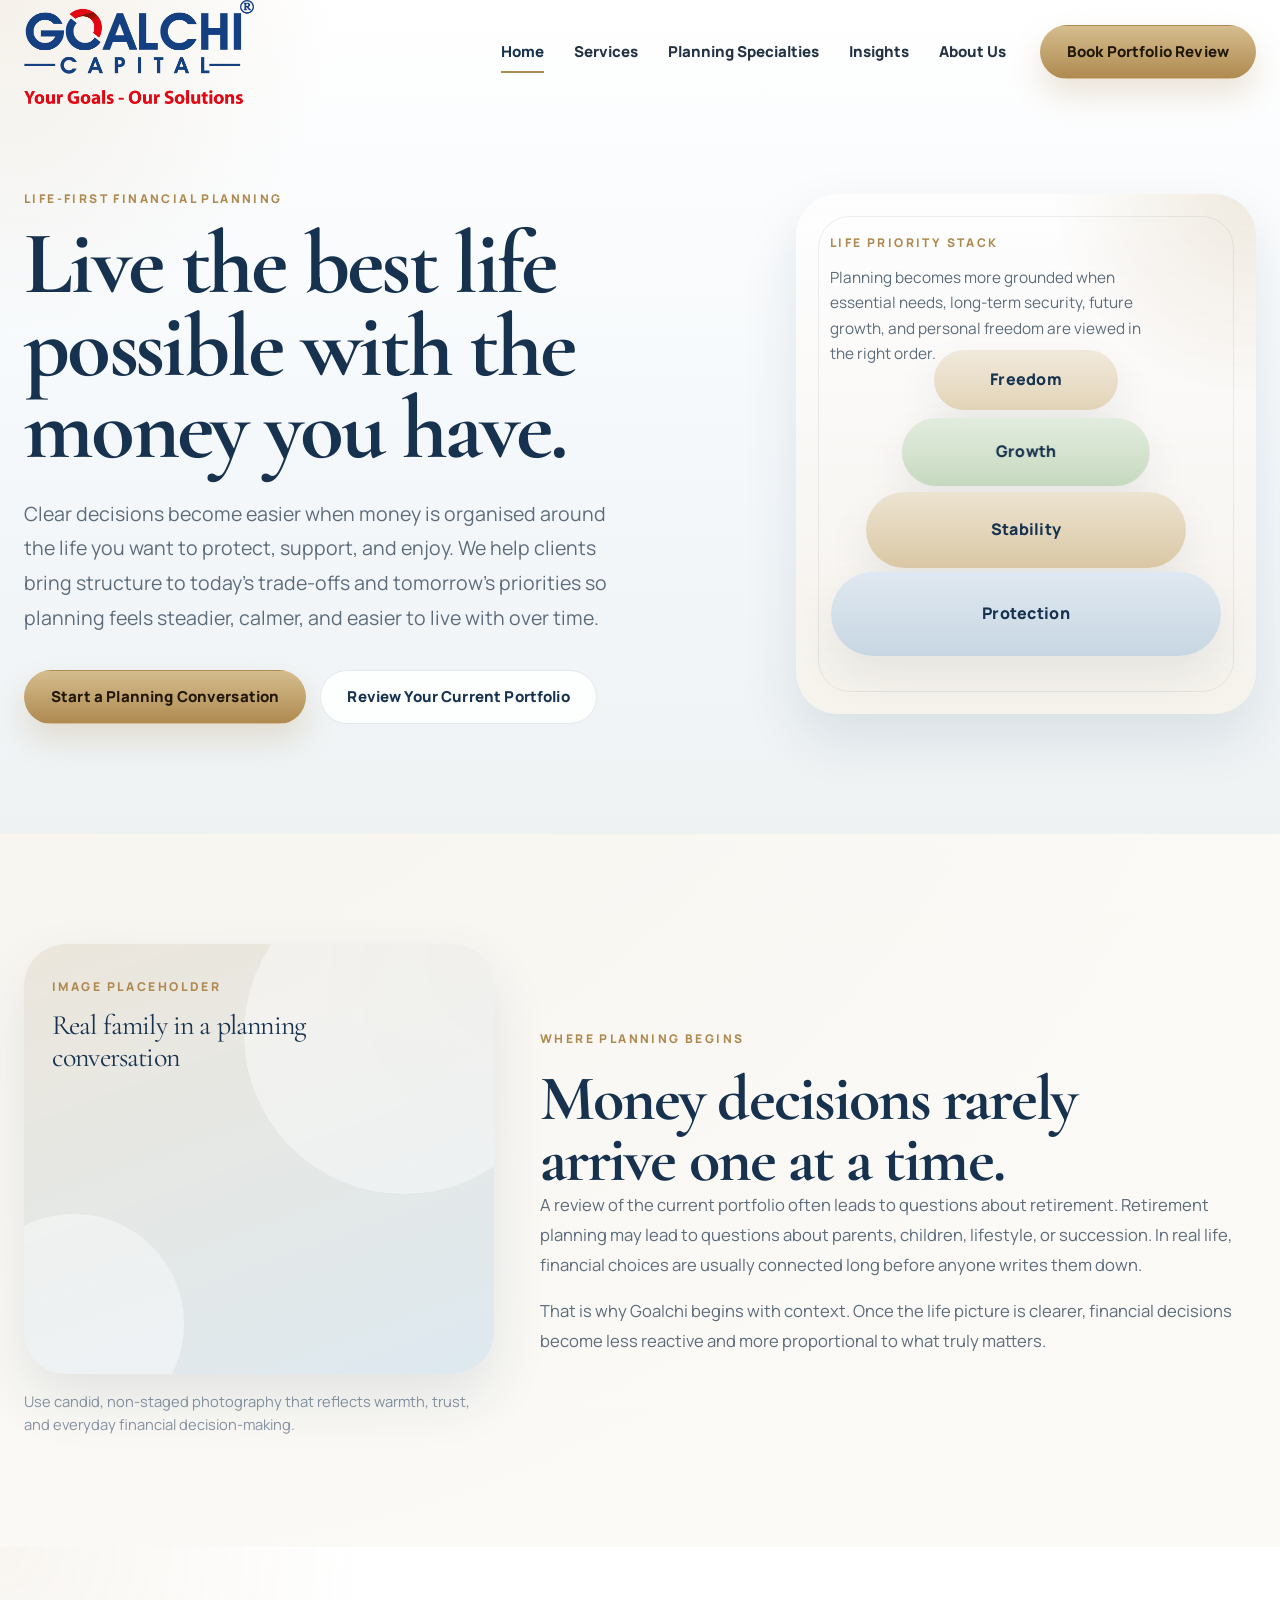
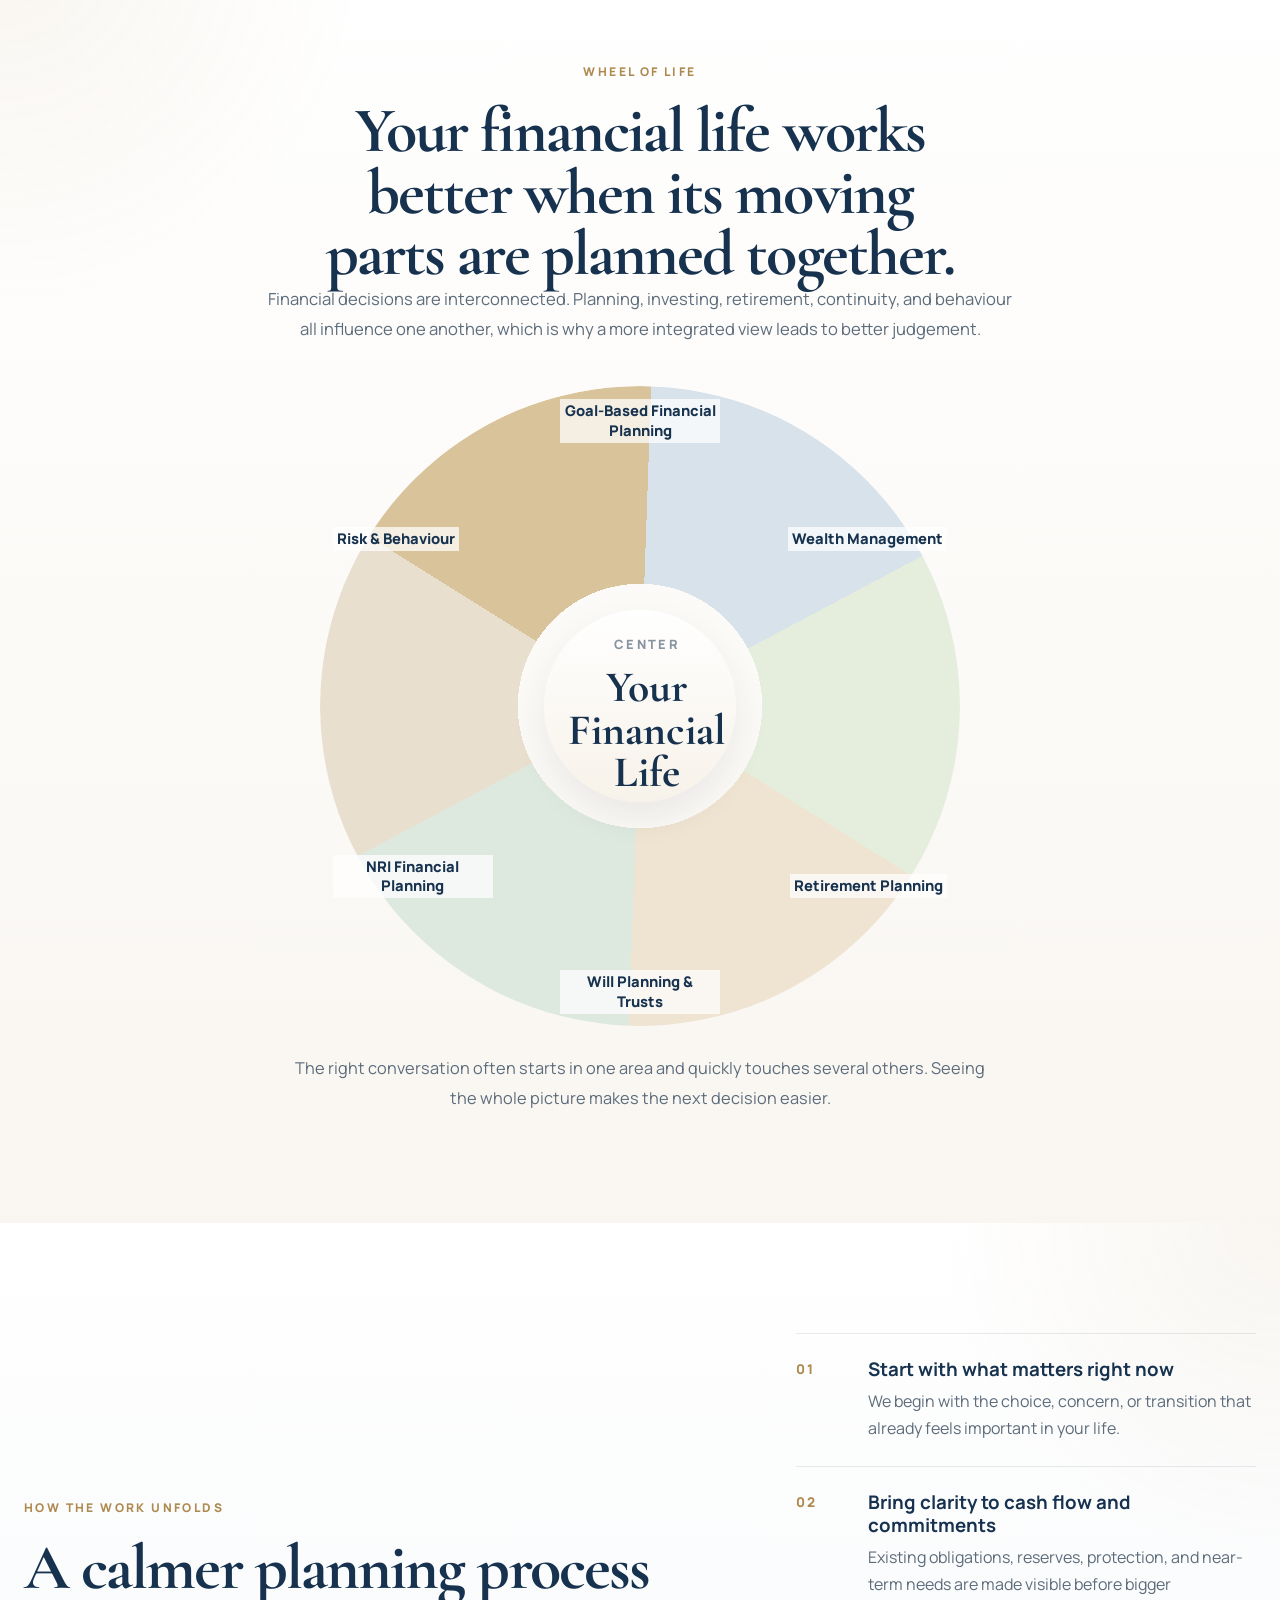
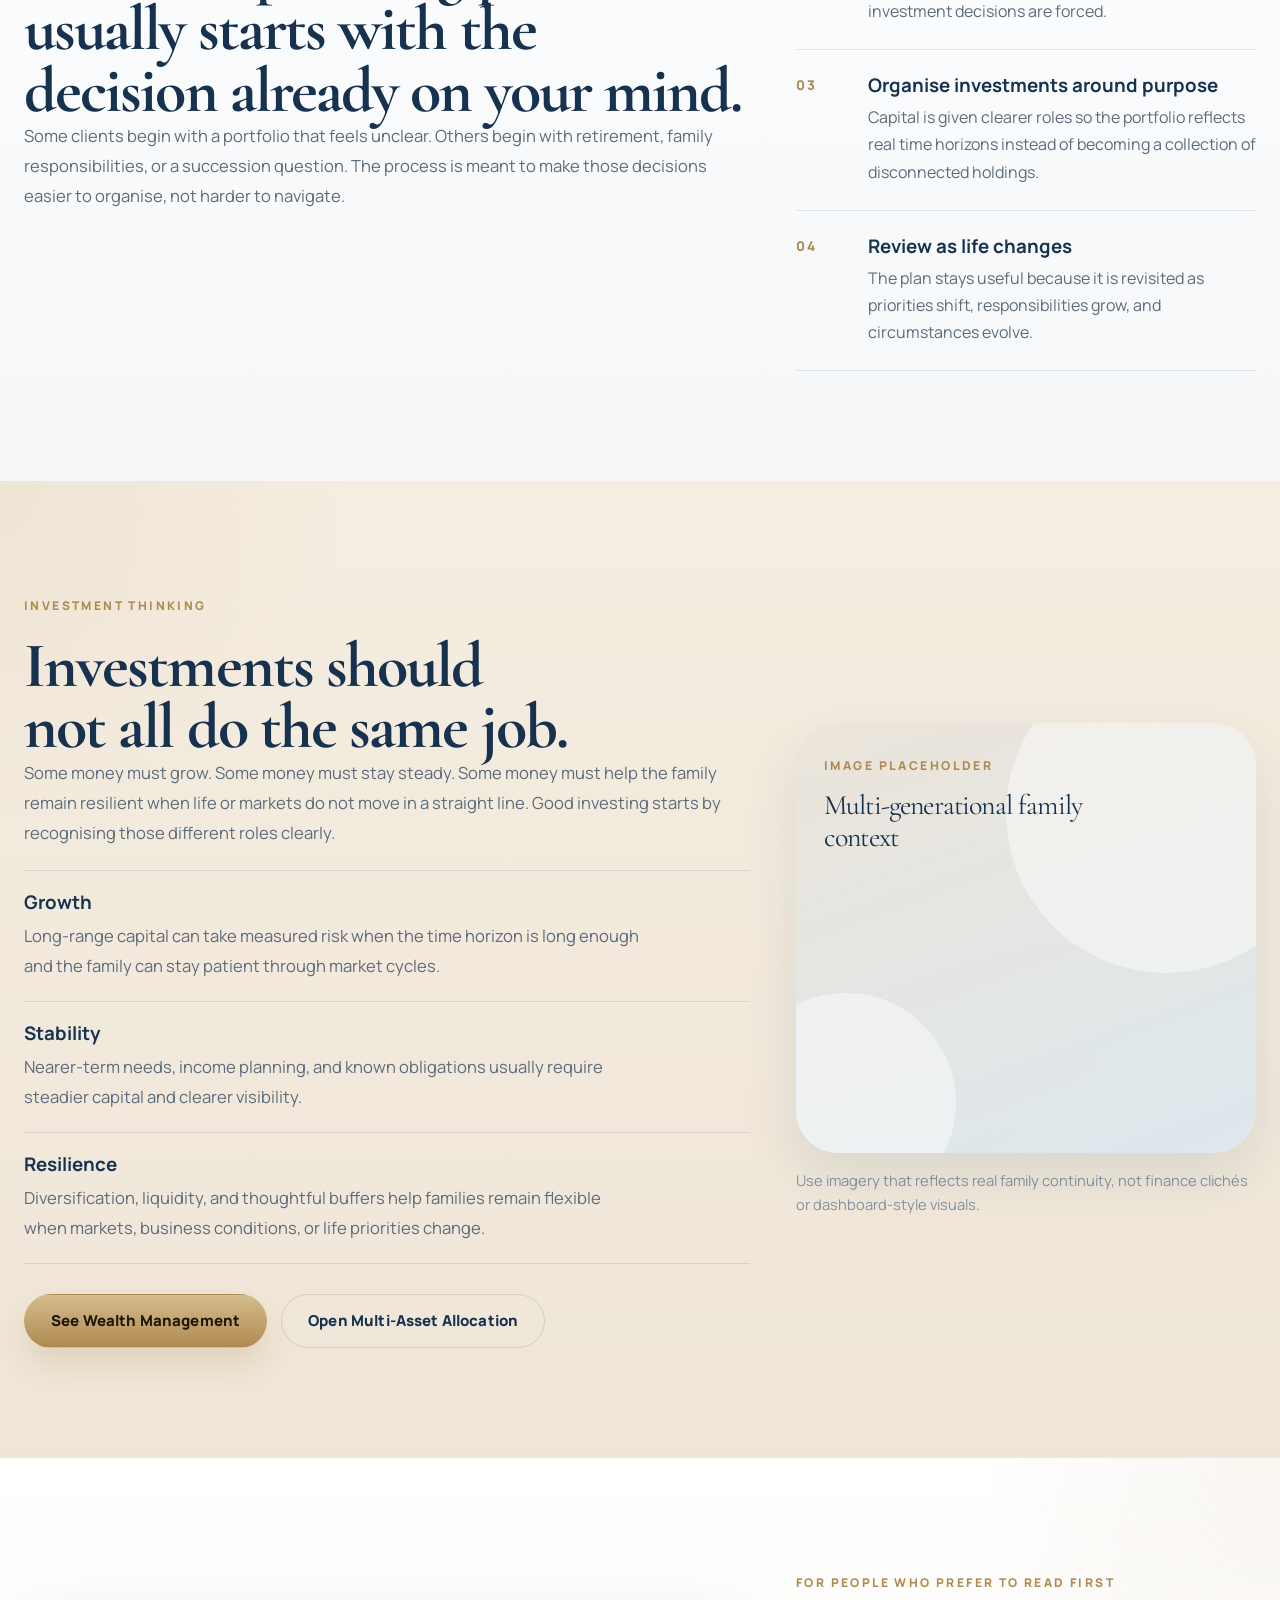
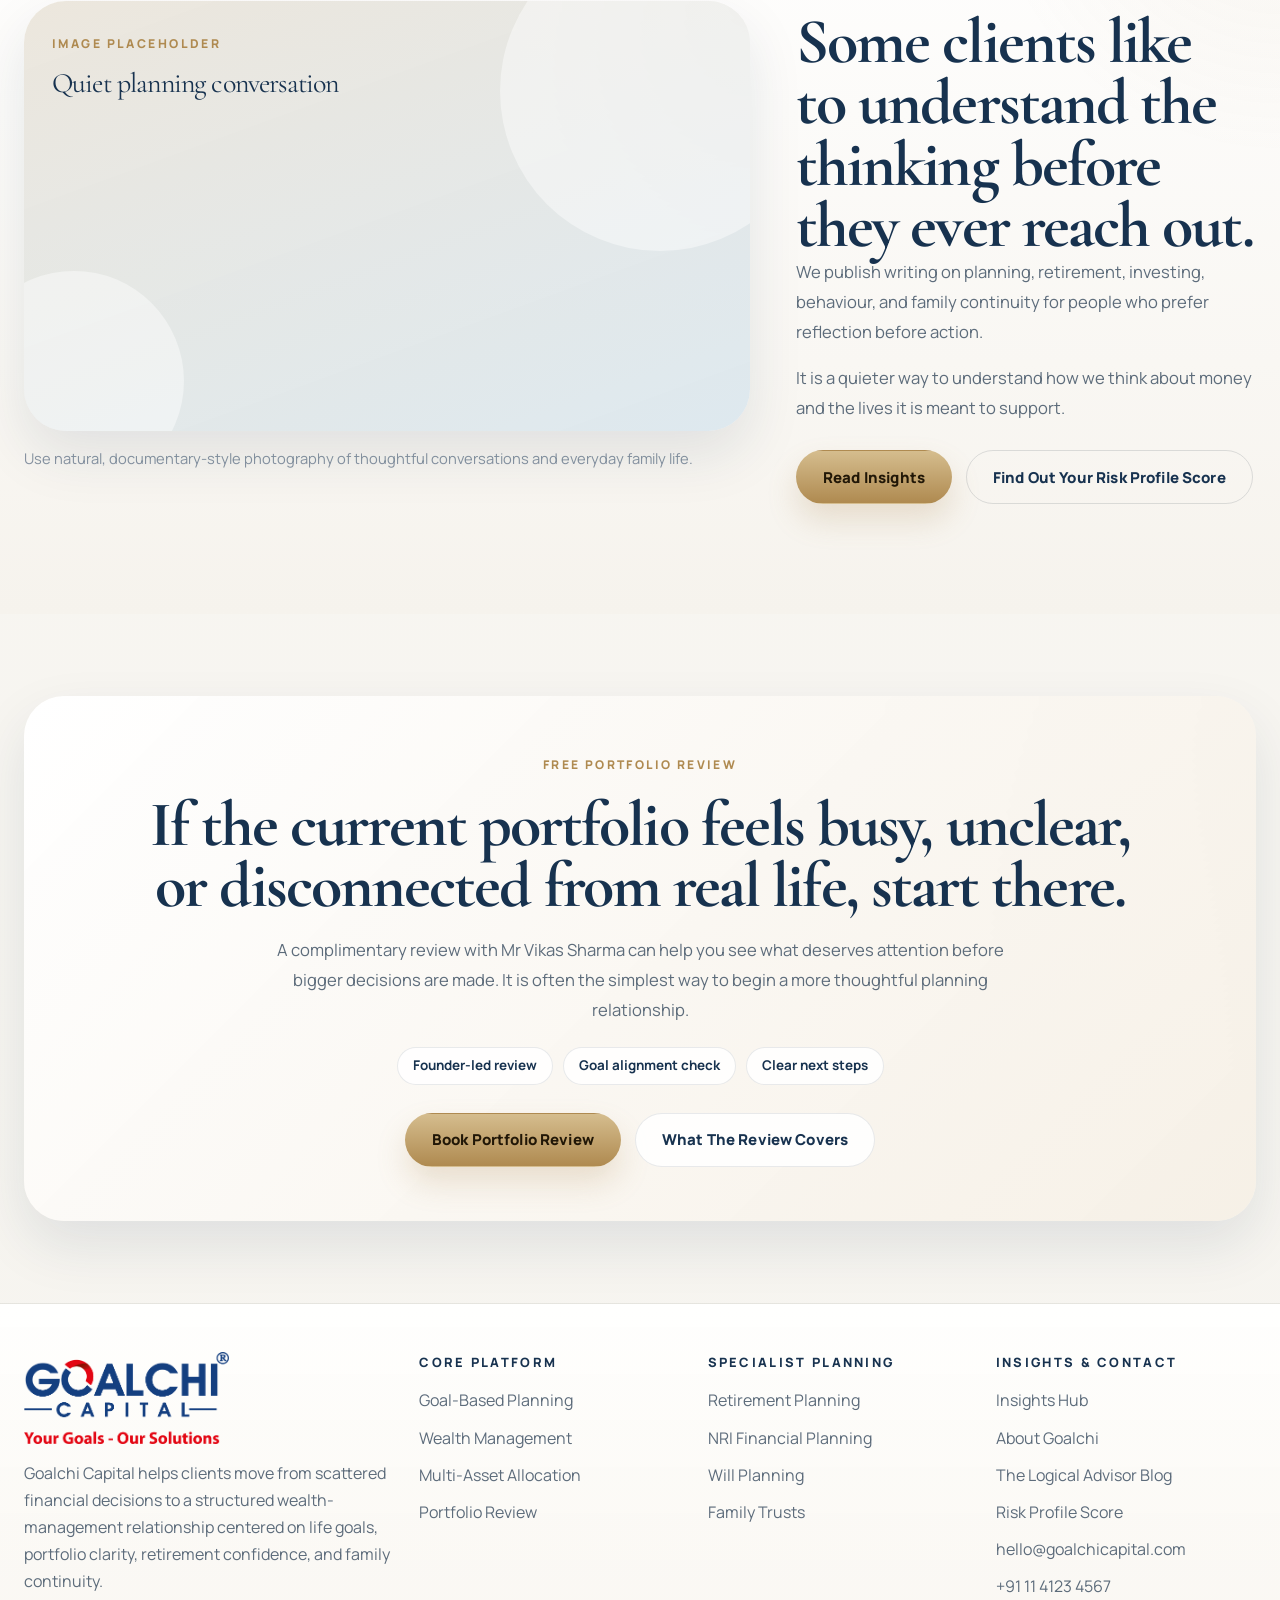
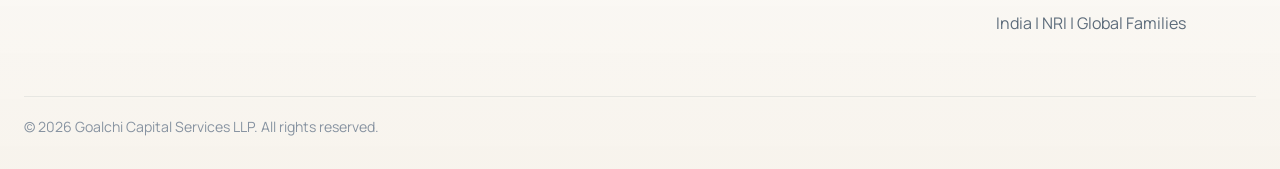
==== commit e95e3f47: "Add files via upload" ====
--- a/index.html
+++ b/index.html
@@ -3,10 +3,10 @@
 <head>
   <meta charset="UTF-8" />
   <meta name="viewport" content="width=device-width, initial-scale=1.0" />
-  <title>Goalchi Capital | Goal-Based Financial Planning and Wealth Management</title>
+  <title>Goalchi Capital | Financial Planning Organised Around Life Decisions</title>
   <meta
     name="description"
-    content="Goalchi Capital is a goal-based financial planning and wealth management platform for families, founders, executives, and global Indians seeking clarity across planning, portfolios, retirement, and family continuity."
+    content="Goalchi Capital helps clients organise money around life decisions through goal-based planning, retirement thinking, portfolio review, and family continuity."
   />
   <link rel="preconnect" href="https://fonts.googleapis.com">
   <link rel="preconnect" href="https://fonts.gstatic.com" crossorigin>
@@ -15,310 +15,796 @@
     rel="stylesheet"
   />
   <link rel="stylesheet" href="assets/css/style.css" />
+  <style>
+    .home-hero {
+      position: relative;
+      overflow: hidden;
+      padding: 184px 0 110px;
+      background:
+        radial-gradient(circle at top left, rgba(175, 138, 80, 0.12), transparent 22%),
+        linear-gradient(180deg, #ffffff 0%, #f3f7fa 62%, #eef2f3 100%);
+    }
+
+    .home-hero::after {
+      display: none;
+    }
+
+    .home-hero-grid,
+    .home-story-grid,
+    .home-process-grid,
+    .home-investment-grid,
+    .home-reading-grid {
+      display: grid;
+      gap: 46px;
+    }
+
+    .home-hero-grid,
+    .home-process-grid,
+    .home-investment-grid,
+    .home-reading-grid {
+      grid-template-columns: minmax(0, 1.05fr) minmax(320px, 460px);
+      align-items: center;
+    }
+
+    .home-story-grid {
+      grid-template-columns: minmax(320px, 470px) minmax(0, 1fr);
+      align-items: center;
+    }
+
+    .home-hero-copy {
+      max-width: 640px;
+    }
+
+    .home-hero-copy .eyebrow {
+      margin-bottom: 14px;
+    }
+
+    .home-hero-title {
+      margin: 0;
+      color: var(--navy-strong);
+      font-size: clamp(3.8rem, 7vw, 6.4rem);
+      line-height: 0.92;
+      text-wrap: balance;
+    }
+
+    .home-hero-subtext {
+      max-width: 590px;
+      margin-top: 26px;
+      font-size: clamp(1.05rem, 1.8vw, 1.22rem);
+      line-height: 1.78;
+    }
+
+    .home-hero-actions {
+      margin-top: 34px;
+    }
+
+    .life-priority-stack {
+      position: relative;
+      min-height: 520px;
+      border-radius: 42px;
+      background:
+        radial-gradient(circle at top right, rgba(175, 138, 80, 0.18), transparent 30%),
+        linear-gradient(180deg, rgba(255, 255, 255, 0.74), rgba(246, 242, 235, 0.94));
+      box-shadow: var(--shadow-card);
+      overflow: hidden;
+    }
+
+    .life-priority-stack::before {
+      content: "";
+      position: absolute;
+      inset: 22px;
+      border-radius: 32px;
+      border: 1px solid rgba(35, 50, 67, 0.08);
+      pointer-events: none;
+    }
+
+    .stack-copy {
+      position: absolute;
+      top: 34px;
+      left: 34px;
+      right: 34px;
+      z-index: 2;
+    }
+
+    .stack-copy p {
+      max-width: 320px;
+      margin-top: 10px;
+      font-size: 0.96rem;
+      line-height: 1.65;
+    }
+
+    .priority-layer {
+      position: absolute;
+      left: 50%;
+      transform: translateX(-50%);
+      display: flex;
+      align-items: center;
+      justify-content: center;
+      border-radius: 999px;
+      color: var(--navy-strong);
+      font-weight: 800;
+      letter-spacing: 0.02em;
+      box-shadow: 0 20px 44px rgba(35, 50, 67, 0.08);
+      backdrop-filter: blur(8px);
+    }
+
+    .priority-layer--protection {
+      bottom: 58px;
+      width: min(86%, 390px);
+      min-height: 84px;
+      background: linear-gradient(180deg, rgba(223, 232, 240, 0.98), rgba(198, 214, 226, 0.98));
+    }
+
+    .priority-layer--stability {
+      bottom: 146px;
+      width: min(70%, 320px);
+      min-height: 76px;
+      background: linear-gradient(180deg, rgba(236, 227, 208, 0.98), rgba(218, 199, 164, 0.98));
+    }
+
+    .priority-layer--growth {
+      bottom: 228px;
+      width: min(54%, 250px);
+      min-height: 68px;
+      background: linear-gradient(180deg, rgba(226, 236, 222, 0.98), rgba(198, 217, 191, 0.98));
+    }
+
+    .priority-layer--freedom {
+      bottom: 304px;
+      width: min(40%, 185px);
+      min-height: 60px;
+      background: linear-gradient(180deg, rgba(240, 233, 219, 0.98), rgba(226, 211, 182, 0.98));
+    }
+
+    .home-section-head {
+      max-width: 760px;
+      margin: 0 auto 42px;
+      text-align: center;
+    }
+
+    .home-section-head h2,
+    .home-editorial-copy h2,
+    .home-process-copy h2,
+    .home-investment-copy h2,
+    .home-reading-copy h2,
+    .home-review-divider h2 {
+      margin: 0;
+      color: var(--navy-strong);
+      font-size: clamp(2.9rem, 5vw, 4.9rem);
+      line-height: 0.96;
+      text-wrap: balance;
+    }
+
+    .home-section-head p,
+    .home-editorial-copy p,
+    .home-process-copy p,
+    .home-investment-copy p,
+    .home-reading-copy p,
+    .home-review-divider p {
+      font-size: 1.04rem;
+      line-height: 1.8;
+    }
+
+    .home-scene {
+      margin: 0;
+    }
+
+    .scene-frame {
+      position: relative;
+      min-height: 430px;
+      padding: 28px;
+      border-radius: 42px;
+      overflow: hidden;
+      background:
+        linear-gradient(160deg, rgba(234, 228, 217, 0.9), rgba(219, 231, 239, 0.92)),
+        radial-gradient(circle at top right, rgba(175, 138, 80, 0.22), transparent 28%);
+      box-shadow: var(--shadow-card);
+    }
+
+    .scene-frame::before,
+    .scene-frame::after {
+      content: "";
+      position: absolute;
+      border-radius: 50%;
+      background: rgba(255, 255, 255, 0.42);
+    }
+
+    .scene-frame::before {
+      width: 320px;
+      height: 320px;
+      right: -70px;
+      top: -70px;
+    }
+
+    .scene-frame::after {
+      width: 220px;
+      height: 220px;
+      left: -60px;
+      bottom: -60px;
+    }
+
+    .scene-label {
+      position: relative;
+      z-index: 1;
+      max-width: 310px;
+      margin-top: auto;
+    }
+
+    .scene-kicker {
+      display: inline-block;
+      margin-bottom: 12px;
+      color: var(--gold);
+      font-size: 0.76rem;
+      font-weight: 800;
+      letter-spacing: 0.2em;
+      text-transform: uppercase;
+    }
+
+    .scene-title {
+      color: var(--navy-strong);
+      font-size: 1.75rem;
+      line-height: 1.15;
+    }
+
+    .scene-caption {
+      margin-top: 16px;
+      font-size: 0.92rem;
+      color: var(--ink-faint);
+      line-height: 1.6;
+    }
+
+    .home-editorial-copy p + p,
+    .home-reading-copy p + p {
+      margin-top: 16px;
+    }
+
+    .home-wheel-section {
+      background:
+        radial-gradient(circle at top left, rgba(175, 138, 80, 0.08), transparent 20%),
+        linear-gradient(180deg, #ffffff 0%, #f9f6f1 100%);
+    }
+
+    .life-wheel-wrap {
+      display: grid;
+      justify-items: center;
+      gap: 28px;
+    }
+
+    .life-wheel {
+      position: relative;
+      width: min(78vw, 640px);
+      aspect-ratio: 1;
+    }
+
+    .life-wheel-ring {
+      position: absolute;
+      inset: 0;
+      border-radius: 50%;
+      background: conic-gradient(
+        from -58deg,
+        #d9c39a 0deg 60deg,
+        #d8e2eb 60deg 120deg,
+        #e5eddc 120deg 180deg,
+        #efe4d1 180deg 240deg,
+        #dde8df 240deg 300deg,
+        #e9dfcf 300deg 360deg
+      );
+      box-shadow: var(--shadow-card);
+      mask: radial-gradient(circle at center, transparent 0 27%, #000 27% 100%);
+    }
+
+    .life-wheel-core {
+      position: absolute;
+      inset: 35%;
+      z-index: 2;
+      display: grid;
+      place-items: center;
+      border-radius: 50%;
+      background: linear-gradient(180deg, rgba(255, 255, 255, 0.98), rgba(247, 242, 233, 0.98));
+      box-shadow: 0 16px 34px rgba(35, 50, 67, 0.08);
+      text-align: center;
+      padding: 24px;
+    }
+
+    .life-wheel-core span {
+      display: block;
+      color: var(--ink-faint);
+      font-size: 0.8rem;
+      font-weight: 800;
+      letter-spacing: 0.18em;
+      text-transform: uppercase;
+    }
+
+    .life-wheel-core strong {
+      display: block;
+      margin-top: 10px;
+      color: var(--navy-strong);
+      font-family: "Cormorant Garamond", Georgia, serif;
+      font-size: clamp(2rem, 3.4vw, 2.9rem);
+      line-height: 0.98;
+    }
+
+    .wheel-link {
+      position: absolute;
+      z-index: 3;
+      max-width: 160px;
+      color: var(--navy-strong);
+      font-size: 0.92rem;
+      font-weight: 800;
+      line-height: 1.35;
+      text-align: center;
+    }
+
+    .wheel-link:hover {
+      color: var(--navy);
+    }
+
+    .wheel-link span {
+      display: inline-block;
+      padding: 2px 4px;
+      background: rgba(255, 255, 255, 0.72);
+    }
+
+    .wheel-link--1 {
+      top: 2%;
+      left: 50%;
+      transform: translateX(-50%);
+    }
+
+    .wheel-link--2 {
+      top: 22%;
+      right: 2%;
+    }
+
+    .wheel-link--3 {
+      bottom: 20%;
+      right: 2%;
+    }
+
+    .wheel-link--4 {
+      bottom: 2%;
+      left: 50%;
+      transform: translateX(-50%);
+    }
+
+    .wheel-link--5 {
+      bottom: 20%;
+      left: 2%;
+    }
+
+    .wheel-link--6 {
+      top: 22%;
+      left: 2%;
+    }
+
+    .wheel-footnote {
+      max-width: 710px;
+      text-align: center;
+      font-size: 1.02rem;
+      line-height: 1.8;
+    }
+
+    .home-process-section {
+      background:
+        radial-gradient(circle at top right, rgba(175, 138, 80, 0.08), transparent 22%),
+        linear-gradient(180deg, #ffffff 0%, #f5f7f9 100%);
+    }
+
+    .home-process-list {
+      list-style: none;
+      margin: 0;
+      padding: 0;
+      border-top: 1px solid rgba(35, 50, 67, 0.1);
+    }
+
+    .home-process-item {
+      display: grid;
+      grid-template-columns: 54px 1fr;
+      gap: 18px;
+      padding: 24px 0;
+      border-bottom: 1px solid rgba(35, 50, 67, 0.1);
+    }
+
+    .home-process-number {
+      color: var(--gold);
+      font-size: 0.84rem;
+      font-weight: 800;
+      letter-spacing: 0.18em;
+    }
+
+    .home-process-item h3,
+    .home-investment-lines h3 {
+      margin: 0;
+      color: var(--navy-strong);
+      line-height: 1.18;
+    }
+
+    .home-process-item p {
+      margin-top: 8px;
+    }
+
+    .home-investment-section {
+      background:
+        radial-gradient(circle at top left, rgba(175, 138, 80, 0.08), transparent 22%),
+        linear-gradient(180deg, #f5ede1 0%, #efe6d8 100%);
+    }
+
+    .home-investment-lines {
+      margin-top: 22px;
+      border-top: 1px solid rgba(35, 50, 67, 0.12);
+    }
+
+    .home-investment-lines article {
+      padding: 20px 0;
+      border-bottom: 1px solid rgba(35, 50, 67, 0.12);
+    }
+
+    .home-investment-lines p {
+      margin-top: 8px;
+      max-width: 620px;
+    }
+
+    .home-reading-section {
+      background:
+        radial-gradient(circle at top right, rgba(175, 138, 80, 0.08), transparent 20%),
+        linear-gradient(180deg, #ffffff 0%, #f6f3ed 100%);
+    }
+
+    .home-reading-actions {
+      margin-top: 28px;
+    }
+
+    .home-review-divider {
+      padding: 54px;
+      border-radius: 40px;
+      background:
+        linear-gradient(135deg, rgba(255, 255, 255, 0.96), rgba(246, 240, 230, 0.98)),
+        radial-gradient(circle at top right, rgba(175, 138, 80, 0.2), transparent 28%);
+      box-shadow: var(--shadow-card);
+      text-align: center;
+    }
+
+    .home-review-divider p {
+      max-width: 760px;
+      margin: 18px auto 0;
+    }
+
+    .home-review-marks {
+      display: flex;
+      flex-wrap: wrap;
+      justify-content: center;
+      gap: 10px;
+      margin-top: 22px;
+    }
+
+    .home-review-actions {
+      justify-content: center;
+      margin-top: 28px;
+    }
+
+    @media (max-width: 1080px) {
+      .home-hero-grid,
+      .home-story-grid,
+      .home-process-grid,
+      .home-investment-grid,
+      .home-reading-grid {
+        grid-template-columns: 1fr;
+      }
+
+      .life-priority-stack {
+        min-height: 480px;
+      }
+    }
+
+    @media (max-width: 760px) {
+      .home-hero {
+        padding: 152px 0 86px;
+      }
+
+      .home-hero-title {
+        font-size: clamp(3.2rem, 13vw, 4.7rem);
+      }
+
+      .home-section-head h2,
+      .home-editorial-copy h2,
+      .home-process-copy h2,
+      .home-investment-copy h2,
+      .home-reading-copy h2,
+      .home-review-divider h2 {
+        font-size: clamp(2.5rem, 11vw, 3.7rem);
+      }
+
+      .life-priority-stack {
+        min-height: 420px;
+      }
+
+      .stack-copy {
+        top: 26px;
+        left: 24px;
+        right: 24px;
+      }
+
+      .priority-layer--protection {
+        bottom: 40px;
+      }
+
+      .priority-layer--stability {
+        bottom: 122px;
+      }
+
+      .priority-layer--growth {
+        bottom: 194px;
+      }
+
+      .priority-layer--freedom {
+        bottom: 258px;
+      }
+
+      .life-wheel {
+        width: min(100%, 420px);
+      }
+
+      .wheel-link {
+        max-width: 112px;
+        font-size: 0.78rem;
+      }
+
+      .wheel-link--2,
+      .wheel-link--3 {
+        right: -2%;
+      }
+
+      .wheel-link--5,
+      .wheel-link--6 {
+        left: -2%;
+      }
+
+      .scene-frame {
+        min-height: 320px;
+      }
+
+      .home-review-divider {
+        padding: 34px 24px;
+        text-align: left;
+      }
+
+      .home-review-divider p {
+        margin-left: 0;
+      }
+
+      .home-review-marks,
+      .home-review-actions {
+        justify-content: flex-start;
+      }
+    }
+  </style>
 </head>
 <body>
   <header class="nav" id="siteNav"></header>
 
   <main>
-    <section class="hero-home section">
-      <div class="container hero-layout">
-        <div class="hero-copy reveal">
-          <span class="eyebrow">Goals + Achievement. Structured financial planning for modern wealth journeys.</span>
-          <h1 class="serif hero-title">A wealth management platform built around what your life is meant to achieve.</h1>
-          <p>
-            Goalchi Capital helps families, founders, executives, and global Indians move from fragmented
-            money decisions to a more deliberate advisory relationship connecting planning, portfolios,
-            retirement security, and family continuity.
+    <section class="home-hero section">
+      <div class="container home-hero-grid">
+        <div class="home-hero-copy">
+          <span class="eyebrow">Life-first financial planning</span>
+          <h1 class="serif home-hero-title">Live the best life possible with the money you have.</h1>
+          <p class="home-hero-subtext">
+            Clear decisions become easier when money is organised around the life you want to protect, support, and enjoy.
+            We help clients bring structure to today's trade-offs and tomorrow's priorities so planning feels steadier, calmer, and easier to live with over time.
           </p>
 
-          <div class="btn-row">
-            <a href="goal-based-planning.html" class="btn btn-primary">Explore The Advisory Platform</a>
-            <a href="https://calendly.com/goalchicapital/portfolio-review-meeting-with-mr-vikas-sharma?back=1&amp;month=2026-03" class="btn btn-secondary" target="_blank" rel="noreferrer">Book Portfolio Review</a>
-          </div>
-
-          <div class="hero-lineup">
-            <span>Goal-based financial planning</span>
-            <span>Multi-asset wealth management</span>
-            <span>Retirement income clarity</span>
-            <span>Will planning and family trusts</span>
+          <div class="btn-row home-hero-actions">
+            <a href="goal-based-planning.html" class="btn btn-primary">Start a Planning Conversation</a>
+            <a href="portfolio-review.html" class="btn btn-secondary">Review Your Current Portfolio</a>
           </div>
         </div>
 
-        <aside class="hero-visual reveal reveal-delay">
-          <div class="editorial-note hero-brief">
-            <span class="card-kicker">Why clients come to Goalchi</span>
-            <h3>They want one advisory relationship that connects planning, portfolios, and family decisions.</h3>
-            <ul class="clean-list">
-              <li>A portfolio that no longer reflects the family’s real priorities.</li>
-              <li>Retirement planning that needs income clarity, not just a target corpus.</li>
-              <li>Will planning and continuity discussions that should sit inside the wider financial picture.</li>
-              <li>Cross-border or multi-generational complexity that requires better coordination.</li>
-            </ul>
-          </div>
-
-          <div class="hero-metrics">
-            <article class="metric-card">
-              <span class="metric-label">Needs</span>
-              <strong>Protect the financial base first.</strong>
-              <p>Liquidity, protection, cash-flow resilience, and family security come before ambition.</p>
-            </article>
-
-            <article class="metric-card">
-              <span class="metric-label">Wants</span>
-              <strong>Fund the life the family wants to live.</strong>
-              <p>Education, lifestyle choices, travel, and meaningful experiences deserve planned capital.</p>
-            </article>
-
-            <article class="metric-card">
-              <span class="metric-label">Desires</span>
-              <strong>Turn long-range aspirations into strategy.</strong>
-              <p>Legacy, philanthropy, inter-generational continuity, and freedom goals need structure, too.</p>
-            </article>
-          </div>
+        <aside class="life-priority-stack" aria-label="Life Priority Stack">
+          <div class="stack-copy">
+            <span class="card-kicker">Life Priority Stack</span>
+            <p>Planning becomes more grounded when essential needs, long-term security, future growth, and personal freedom are viewed in the right order.</p>
+          </div>
+
+          <div class="priority-layer priority-layer--freedom">Freedom</div>
+          <div class="priority-layer priority-layer--growth">Growth</div>
+          <div class="priority-layer priority-layer--stability">Stability</div>
+          <div class="priority-layer priority-layer--protection">Protection</div>
         </aside>
       </div>
     </section>
 
-    <section class="section section-pad" id="service-map">
-      <div class="container split-heading">
-        <div>
-          <span class="eyebrow">Planning Conversations</span>
-          <h2 class="serif">Choose the planning conversation that best matches where your life is right now.</h2>
-        </div>
-        <p>
-          The website is designed as a wealth-management platform, not a single brochure page. Each major need has its
-          own pathway so prospective clients can explore the exact topic they care about in more depth.
-        </p>
-      </div>
-
-      <div class="container article-grid">
-        <article class="article-card featured">
-          <div class="article-meta">Planning</div>
-          <h3>Goal-Based Financial Planning</h3>
-          <p>Build a plan that aligns protection, liquidity, lifestyle goals, education, retirement, and long-term stewardship.</p>
-          <a class="text-link" href="goal-based-planning.html">Open page</a>
-        </article>
-
-        <article class="article-card">
-          <div class="article-meta">Wealth</div>
-          <h3>Wealth Management</h3>
-          <p>Connect planning decisions to portfolio architecture, review discipline, and a more coherent wealth strategy.</p>
-          <a class="text-link" href="wealth-management.html">Open page</a>
-        </article>
-
-        <article class="article-card">
-          <div class="article-meta">Retirement</div>
-          <h3>Retirement Planning</h3>
-          <p>Plan for income security, inflation, spending confidence, and a retirement that remains flexible and dignified.</p>
-          <a class="text-link" href="retirement-planning.html">Open page</a>
-        </article>
-
-        <article class="article-card">
-          <div class="article-meta">Continuity</div>
-          <h3>Will Planning &amp; Family Trusts</h3>
-          <p>Prepare family continuity with more structure through wills, trust conversations, and better coordination with legal advisors.</p>
-          <a class="text-link" href="will-planning.html">Open page</a>
-        </article>
-
-        <article class="article-card">
-          <div class="article-meta">Cross-Border</div>
-          <h3>NRI Financial Planning</h3>
-          <p>Bring India-linked wealth, global lives, and cross-border family responsibilities into one planning lens.</p>
-          <a class="text-link" href="nri-financial-planning.html">Open page</a>
-        </article>
-
-        <article class="article-card">
-          <div class="article-meta">Resources</div>
-          <h3>Insights &amp; Financial Content</h3>
-          <p>Explore articles and perspectives that reflect Goalchi’s thinking on planning, investing, retirement, and continuity.</p>
-          <a class="text-link" href="insights.html">Open page</a>
-        </article>
-      </div>
-    </section>
-
-    <section class="paper-section section-pad section">
-      <div class="container split-heading">
-        <div>
-          <span class="eyebrow">How Goalchi Advises</span>
-          <h2 class="serif">The advisory process is designed to replace scattered decision-making with calmer, better sequence.</h2>
-        </div>
-        <p>
-          Wealth decisions become clearer when the family’s goals, responsibilities, and constraints are understood before portfolio moves are made.
-        </p>
-      </div>
-
-      <div class="container process-list">
-        <article class="process-item">
-          <span class="process-number">01</span>
-          <div>
-            <h3>Clarify what the money needs to accomplish</h3>
-            <p>We begin with the life agenda: family needs, lifestyle choices, retirement questions, and continuity responsibilities.</p>
-          </div>
-        </article>
-
-        <article class="process-item">
-          <span class="process-number">02</span>
-          <div>
-            <h3>Organize the financial base</h3>
-            <p>Cash flow, emergency liquidity, liabilities, risk protection, and near-term obligations are structured before growth capital is discussed.</p>
-          </div>
-        </article>
-
-        <article class="process-item">
-          <span class="process-number">03</span>
-          <div>
-            <h3>Design the portfolio architecture</h3>
-            <p>Capital is assigned roles across growth, stability, liquidity, and resilience so the portfolio supports real outcomes instead of abstract return chasing.</p>
-          </div>
-        </article>
-
-        <article class="process-item">
-          <span class="process-number">04</span>
-          <div>
-            <h3>Review and realign over time</h3>
-            <p>The plan evolves with markets, life changes, business events, cross-border decisions, and multi-generational priorities.</p>
-          </div>
-        </article>
-      </div>
-    </section>
-
-    <section class="sand-section section-pad section">
-      <div class="container feature-split">
-        <div class="feature-copy">
-          <span class="eyebrow">Investment Thinking</span>
-          <h2 class="serif">Multi-asset wealth management is the implementation of a good financial plan, not a substitute for one.</h2>
-          <p class="lead">
-            Families rarely need just one thing from capital. Some wealth must compound. Some must protect. Some must stay liquid.
-            Good wealth management starts by recognising those different jobs clearly.
+    <section class="section section-pad">
+      <div class="container home-story-grid">
+        <figure class="home-scene">
+          <div class="scene-frame">
+            <div class="scene-label">
+              <span class="scene-kicker">Image Placeholder</span>
+              <div class="scene-title serif">Real family in a planning conversation</div>
+            </div>
+          </div>
+          <figcaption class="scene-caption">Use candid, non-staged photography that reflects warmth, trust, and everyday financial decision-making.</figcaption>
+        </figure>
+
+        <div class="home-editorial-copy">
+          <span class="eyebrow">Where planning begins</span>
+          <h2 class="serif">Money decisions rarely arrive one at a time.</h2>
+          <p>
+            A review of the current portfolio often leads to questions about retirement. Retirement planning may lead to questions about parents, children, lifestyle, or succession. In real life, financial choices are usually connected long before anyone writes them down.
           </p>
-
-          <div class="card-grid">
-            <article class="feature-card">
-              <span class="card-kicker">Growth</span>
-              <h3>Equity for long-horizon objectives</h3>
-              <p>Long-duration wealth is positioned to grow where time horizon and risk capacity genuinely support it.</p>
-            </article>
-
-            <article class="feature-card">
-              <span class="card-kicker">Stability</span>
-              <h3>Debt and reserves for planned needs</h3>
-              <p>Spending capital, withdrawals, and cash-flow visibility are not left vulnerable to avoidable equity volatility.</p>
-            </article>
-
-            <article class="feature-card">
-              <span class="card-kicker">Resilience</span>
-              <h3>Gold, diversification, and optionality</h3>
-              <p>Allocation is designed to absorb uncertainty, reduce concentration, and keep families adaptable in changing markets.</p>
-            </article>
-          </div>
-
-          <div class="btn-row">
-            <a href="wealth-management.html" class="btn btn-primary">See Wealth Management</a>
-            <a href="multi-asset-allocation.html" class="btn btn-outline">Open Multi-Asset Allocation</a>
-          </div>
-        </div>
-
-        <aside class="list-card">
-          <span class="card-kicker">What Clients Often Need Most</span>
-          <ul>
-            <li>A portfolio they can understand and stay committed to.</li>
-            <li>Risk levels that fit the importance of the underlying goal.</li>
-            <li>Clearer separation between reserve capital and growth capital.</li>
-            <li>A review process that helps decisions stay disciplined over time.</li>
-          </ul>
-        </aside>
-      </div>
-    </section>
-
-    <section class="section section-pad">
-      <div class="container split-heading">
-        <div>
-          <span class="eyebrow">Insights &amp; Education</span>
-          <h2 class="serif">Thoughtful content helps prospective clients understand how Goalchi thinks before they ever meet us.</h2>
-        </div>
-        <p>
-          The site now highlights financial content as part of the client journey, not as an afterthought. Articles help deepen trust, clarify philosophy, and invite better first conversations.
-        </p>
-      </div>
-
-      <div class="container article-grid">
-        <article class="article-card featured">
-          <div class="article-meta">Financial Planning</div>
-          <h3>Financial Planning Value Proposition: It’s So Much More Than Just Investments</h3>
-          <p>A strong foundation piece for clients deciding whether they want a planning-led advisory relationship.</p>
-          <a class="text-link" href="https://www.thelogicaladvisor.com/financial-planning-value-proposition-its-so-much-more-than-just-investments/" target="_blank" rel="noreferrer">Read article</a>
-        </article>
-
-        <article class="article-card">
-          <div class="article-meta">Wealth Management</div>
-          <h3>Mastering the Wealth Equation</h3>
-          <p>Useful for clients who want a broader perspective on wealth creation, allocation, and long-term discipline.</p>
-          <a class="text-link" href="https://www.thelogicaladvisor.com/mastering-the-wealth-equation/" target="_blank" rel="noreferrer">Read article</a>
-        </article>
-
-        <article class="article-card">
-          <div class="article-meta">Continuity</div>
-          <h3>Why Will Planning Is Critical To Your Financial Plan</h3>
-          <p>A strong bridge between financial planning, family continuity, and the role of better succession preparation.</p>
-          <a class="text-link" href="https://www.thelogicaladvisor.com/why-will-planning-is-critical-to-your-financial-plan/" target="_blank" rel="noreferrer">Read article</a>
-        </article>
-      </div>
-    </section>
-
-    <section class="section section-compact">
-      <div class="container risk-band">
-        <div class="risk-layout">
-          <div>
-            <span class="eyebrow" style="color:#f6e0b6;">Independent Risk Profiling</span>
-            <h2 class="serif">Find out your risk profile score before the planning conversation begins.</h2>
-            <p>
-              This tool helps prospective clients think about behaviour, suitability, and investment temperament before asset allocation decisions are made.
-            </p>
-            <div class="btn-row">
-              <a href="https://goalchicapital.github.io/risk-profiler/" class="btn btn-light" target="_blank" rel="noreferrer">Find Out Your Risk Profile Score</a>
-            </div>
-          </div>
-
-          <div class="risk-score">
-            <div>
-              <span>Client Readiness</span>
-              <strong>Risk</strong>
-              <span>Behaviour, suitability, and capacity</span>
-            </div>
-          </div>
+          <p>
+            That is why Goalchi begins with context. Once the life picture is clearer, financial decisions become less reactive and more proportional to what truly matters.
+          </p>
         </div>
       </div>
     </section>
 
+    <section class="home-wheel-section section section-pad">
+      <div class="container home-section-head">
+        <span class="eyebrow">Wheel Of Life</span>
+        <h2 class="serif">Your financial life works better when its moving parts are planned together.</h2>
+        <p>
+          Financial decisions are interconnected. Planning, investing, retirement, continuity, and behaviour all influence one another, which is why a more integrated view leads to better judgement.
+        </p>
+      </div>
+
+      <div class="container life-wheel-wrap">
+        <div class="life-wheel" aria-label="Wheel of life">
+          <div class="life-wheel-ring" aria-hidden="true"></div>
+
+          <div class="life-wheel-core">
+            <div>
+              <span>Center</span>
+              <strong>Your Financial Life</strong>
+            </div>
+          </div>
+
+          <a class="wheel-link wheel-link--1" href="goal-based-planning.html"><span>Goal-Based Financial Planning</span></a>
+          <a class="wheel-link wheel-link--2" href="wealth-management.html"><span>Wealth Management</span></a>
+          <a class="wheel-link wheel-link--3" href="retirement-planning.html"><span>Retirement Planning</span></a>
+          <a class="wheel-link wheel-link--4" href="will-planning.html"><span>Will Planning &amp; Trusts</span></a>
+          <a class="wheel-link wheel-link--5" href="nri-financial-planning.html"><span>NRI Financial Planning</span></a>
+          <a class="wheel-link wheel-link--6" href="https://goalchicapital.github.io/risk-profiler/" target="_blank" rel="noreferrer"><span>Risk &amp; Behaviour</span></a>
+        </div>
+
+        <p class="wheel-footnote">
+          The right conversation often starts in one area and quickly touches several others. Seeing the whole picture makes the next decision easier.
+        </p>
+      </div>
+    </section>
+
+    <section class="home-process-section section section-pad">
+      <div class="container home-process-grid">
+        <div class="home-process-copy">
+          <span class="eyebrow">How The Work Unfolds</span>
+          <h2 class="serif">A calmer planning process usually starts with the decision already on your mind.</h2>
+          <p>
+            Some clients begin with a portfolio that feels unclear. Others begin with retirement, family responsibilities, or a succession question. The process is meant to make those decisions easier to organise, not harder to navigate.
+          </p>
+        </div>
+
+        <ol class="home-process-list">
+          <li class="home-process-item">
+            <span class="home-process-number">01</span>
+            <div>
+              <h3>Start with what matters right now</h3>
+              <p>We begin with the choice, concern, or transition that already feels important in your life.</p>
+            </div>
+          </li>
+          <li class="home-process-item">
+            <span class="home-process-number">02</span>
+            <div>
+              <h3>Bring clarity to cash flow and commitments</h3>
+              <p>Existing obligations, reserves, protection, and near-term needs are made visible before bigger investment decisions are forced.</p>
+            </div>
+          </li>
+          <li class="home-process-item">
+            <span class="home-process-number">03</span>
+            <div>
+              <h3>Organise investments around purpose</h3>
+              <p>Capital is given clearer roles so the portfolio reflects real time horizons instead of becoming a collection of disconnected holdings.</p>
+            </div>
+          </li>
+          <li class="home-process-item">
+            <span class="home-process-number">04</span>
+            <div>
+              <h3>Review as life changes</h3>
+              <p>The plan stays useful because it is revisited as priorities shift, responsibilities grow, and circumstances evolve.</p>
+            </div>
+          </li>
+        </ol>
+      </div>
+    </section>
+
+    <section class="home-investment-section section section-pad">
+      <div class="container home-investment-grid">
+        <div class="home-investment-copy">
+          <span class="eyebrow">Investment Thinking</span>
+          <h2 class="serif">Investments should not all do the same job.</h2>
+          <p>
+            Some money must grow. Some money must stay steady. Some money must help the family remain resilient when life or markets do not move in a straight line. Good investing starts by recognising those different roles clearly.
+          </p>
+
+          <div class="home-investment-lines">
+            <article>
+              <h3>Growth</h3>
+              <p>Long-range capital can take measured risk when the time horizon is long enough and the family can stay patient through market cycles.</p>
+            </article>
+            <article>
+              <h3>Stability</h3>
+              <p>Nearer-term needs, income planning, and known obligations usually require steadier capital and clearer visibility.</p>
+            </article>
+            <article>
+              <h3>Resilience</h3>
+              <p>Diversification, liquidity, and thoughtful buffers help families remain flexible when markets, business conditions, or life priorities change.</p>
+            </article>
+          </div>
+
+          <div class="btn-row" style="margin-top:30px;">
+            <a href="wealth-management.html" class="btn btn-primary">See Wealth Management</a>
+            <a href="multi-asset-allocation.html" class="btn btn-outline">Open Multi-Asset Allocation</a>
+          </div>
+        </div>
+
+        <figure class="home-scene">
+          <div class="scene-frame">
+            <div class="scene-label">
+              <span class="scene-kicker">Image Placeholder</span>
+              <div class="scene-title serif">Multi-generational family context</div>
+            </div>
+          </div>
+          <figcaption class="scene-caption">Use imagery that reflects real family continuity, not finance clichés or dashboard-style visuals.</figcaption>
+        </figure>
+      </div>
+    </section>
+
+    <section class="home-reading-section section section-pad">
+      <div class="container home-reading-grid">
+        <figure class="home-scene">
+          <div class="scene-frame">
+            <div class="scene-label">
+              <span class="scene-kicker">Image Placeholder</span>
+              <div class="scene-title serif">Quiet planning conversation</div>
+            </div>
+          </div>
+          <figcaption class="scene-caption">Use natural, documentary-style photography of thoughtful conversations and everyday family life.</figcaption>
+        </figure>
+
+        <div class="home-reading-copy">
+          <span class="eyebrow">For People Who Prefer To Read First</span>
+          <h2 class="serif">Some clients like to understand the thinking before they ever reach out.</h2>
+          <p>
+            We publish writing on planning, retirement, investing, behaviour, and family continuity for people who prefer reflection before action.
+          </p>
+          <p>
+            It is a quieter way to understand how we think about money and the lives it is meant to support.
+          </p>
+
+          <div class="btn-row home-reading-actions">
+            <a href="insights.html" class="btn btn-primary">Read Insights</a>
+            <a href="https://goalchicapital.github.io/risk-profiler/" class="btn btn-outline" target="_blank" rel="noreferrer">Find Out Your Risk Profile Score</a>
+          </div>
+        </div>
+      </div>
+    </section>
+
     <section class="section section-compact">
       <div class="container">
-        <div class="review-divider">
-          <div class="review-grid">
-            <div class="review-copy">
-              <span class="eyebrow">Free Portfolio Review</span>
-              <h2 class="serif">A thoughtful portfolio review is often the best first conversation.</h2>
-              <p>
-                If the current portfolio feels overcomplicated, misaligned, or simply hard to interpret, a complimentary
-                review with Mr Vikas Sharma can quickly highlight what deserves attention and what should happen next.
-              </p>
-              <div class="review-marks">
-                <span class="micro-pill">Founder-led review</span>
-                <span class="micro-pill">Goal alignment check</span>
-                <span class="micro-pill">Actionable next steps</span>
-              </div>
-              <div class="btn-row">
-                <a href="https://calendly.com/goalchicapital/portfolio-review-meeting-with-mr-vikas-sharma?back=1&amp;month=2026-03" class="btn btn-primary" target="_blank" rel="noreferrer">Book Portfolio Review</a>
-              </div>
-            </div>
-
-            <aside class="review-panel">
-              <span class="card-kicker">What The Review Can Cover</span>
-              <ul class="clean-list">
-                <li>Whether the portfolio still matches the family’s goals.</li>
-                <li>Product overlap, concentration, or hidden complexity.</li>
-                <li>Liquidity readiness, risk fit, and portfolio roles.</li>
-              </ul>
-            </aside>
+        <div class="home-review-divider">
+          <span class="eyebrow">Free Portfolio Review</span>
+          <h2 class="serif">If the current portfolio feels busy, unclear, or disconnected from real life, start there.</h2>
+          <p>
+            A complimentary review with Mr Vikas Sharma can help you see what deserves attention before bigger decisions are made. It is often the simplest way to begin a more thoughtful planning relationship.
+          </p>
+
+          <div class="home-review-marks">
+            <span class="micro-pill">Founder-led review</span>
+            <span class="micro-pill">Goal alignment check</span>
+            <span class="micro-pill">Clear next steps</span>
+          </div>
+
+          <div class="btn-row home-review-actions">
+            <a href="https://calendly.com/goalchicapital/portfolio-review-meeting-with-mr-vikas-sharma?back=1&amp;month=2026-03" class="btn btn-primary" target="_blank" rel="noreferrer">Book Portfolio Review</a>
+            <a href="portfolio-review.html" class="btn btn-secondary">What The Review Covers</a>
           </div>
         </div>
       </div>
